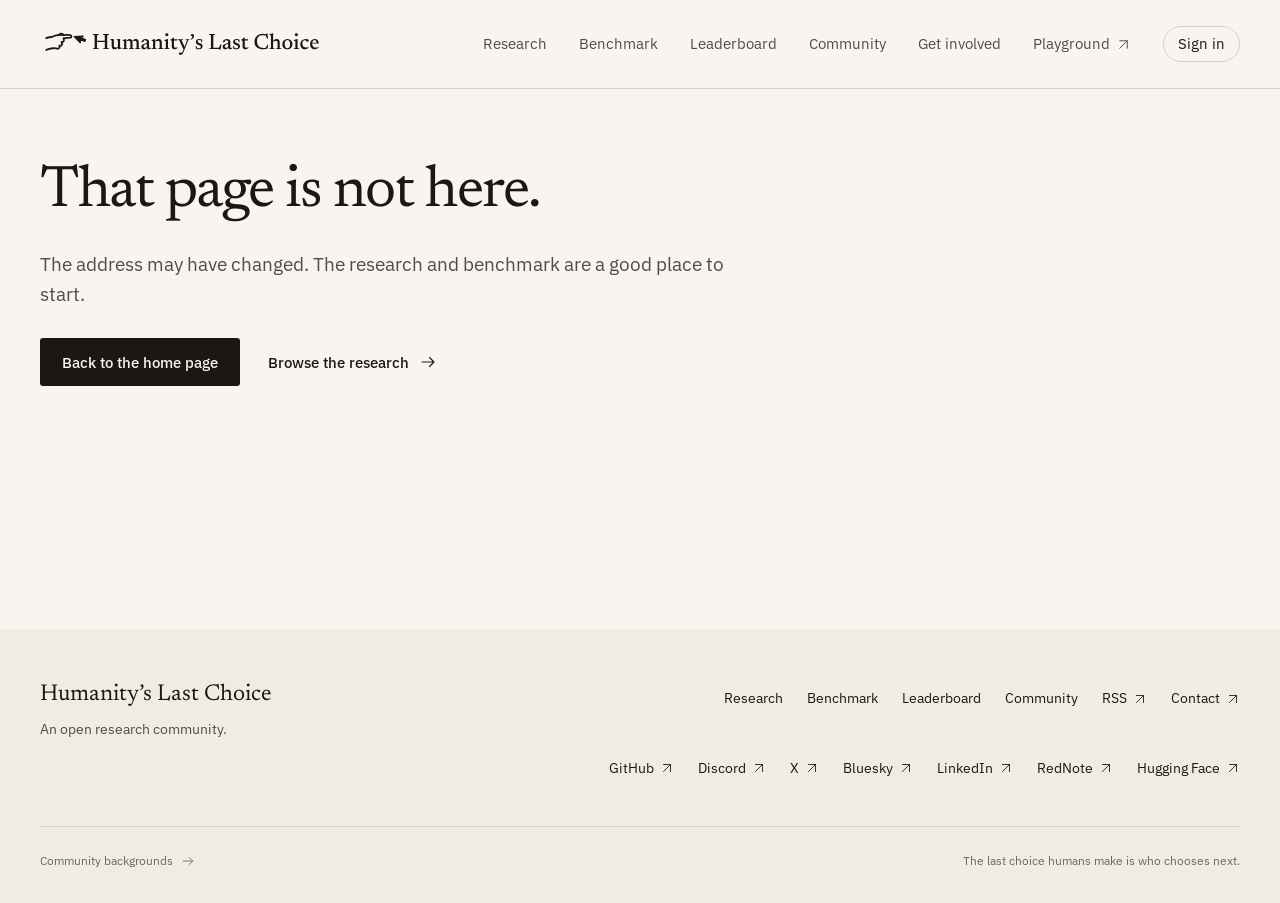
==== 404/index.html @ 54fbd26c "Publish website from 8f80f69e1b46c69355b075b1ed3c9911738dc648" ====
<!DOCTYPE html><html lang="en" data-scroll-behavior="smooth" class="serif_b58410c4-module__6Vnr7q__variable sans_6f601e19-module__SSV6Nq__variable mono_4d9d8687-module__dn-zma__variable"><head><meta charSet="utf-8"/><meta name="viewport" content="width=device-width, initial-scale=1"/><link rel="preload" as="image" href="/assets/lockup-horizontal.svg"/><link rel="stylesheet" href="/_next/static/chunks/2o817wxeerxtg.css" data-precedence="next"/><link rel="preload" as="script" fetchPriority="low" href="/_next/static/chunks/310vm2bl3xxpt.js"/><script src="/_next/static/chunks/19mx3mg6lkumu.js" async=""></script><script src="/_next/static/chunks/1mh6a-0e61pyc.js" async=""></script><script src="/_next/static/chunks/344n2zhqbh4pn.js" async=""></script><script src="/_next/static/chunks/turbopack-0td869ukh0v94.js" async=""></script><script src="/_next/static/chunks/3mrocfch5c6q5.js" async=""></script><meta name="robots" content="noindex"/><title>Humanity’s Last Choice</title><meta name="description" content="An open research community studying whether AI still chooses for the person when the options are written to win the model."/><link rel="alternate" type="application/rss+xml" href="https://humanitylastchoice.org/research/feed.xml"/><link rel="icon" href="/assets/favicon.svg" type="image/svg+xml"/><link rel="icon" href="/assets/favicon-32.png" sizes="32x32"/><link rel="apple-touch-icon" href="/assets/apple-touch-icon.png"/><meta name="next-size-adjust" content=""/><script src="/_next/static/chunks/0cz1d0mv5g_q7.js" noModule=""></script></head><body><div hidden=""><!--$--><!--/$--></div><a class="skip-link" href="#main">Skip to content</a><header class="site-header"><div class="shell header-inner"><a class="brand-link" aria-label="Humanity’s Last Choice home" href="/"><img src="/assets/lockup-horizontal.svg" width="284" height="40" alt="Humanity’s Last Choice"/></a><nav class="desktop-nav" aria-label="Main navigation"><a href="/research/">Research</a><a href="/benchmark/">Benchmark</a><a href="/leaderboard/">Leaderboard</a><a href="/about/">Community</a><a href="/about/#join">Get involved</a><a href="https://play.humanitylastchoice.org" class="nav-out">Playground<svg class="arrow-icon" aria-hidden="true" width="18" height="18" viewBox="0 0 24 24" fill="none" stroke="currentColor" stroke-width="1.5" stroke-linecap="round" stroke-linejoin="round"><path d="M6 18 18 6M6 6h12v12"></path></svg></a><a href="https://research.humanitylastchoice.org/login?next=/start" class="nav-account">Sign in</a></nav><details class="mobile-menu"><summary class="nav-toggle">Menu<span class="menu-symbol" aria-hidden="true"><span></span><span></span></span></summary><nav aria-label="Mobile navigation"><a href="/research/">Research</a><a href="/benchmark/">Benchmark</a><a href="/leaderboard/">Leaderboard</a><a href="/about/">Community</a><a href="/about/#join">Get involved</a><a href="https://play.humanitylastchoice.org" class="nav-out">Playground<svg class="arrow-icon" aria-hidden="true" width="18" height="18" viewBox="0 0 24 24" fill="none" stroke="currentColor" stroke-width="1.5" stroke-linecap="round" stroke-linejoin="round"><path d="M6 18 18 6M6 6h12v12"></path></svg></a><a href="https://research.humanitylastchoice.org/login?next=/start" class="nav-account">Sign in</a></nav></details></div></header><main id="main" tabindex="-1"><div class="shell not-found"><div class="page-intro"><h1>That page is not here.</h1><div class="intro-copy"><p>The address may have changed. The research and benchmark are a good place to start.</p></div><div class="actions"><a class="button" href="/">Back to the home page</a><a class="text-link " href="/research/">Browse the research<svg class="arrow-icon" aria-hidden="true" width="18" height="18" viewBox="0 0 24 24" fill="none" stroke="currentColor" stroke-width="1.5" stroke-linecap="round" stroke-linejoin="round"><path d="M4 12h16m-6-6 6 6-6 6"></path></svg></a></div></div></div><!--$--><!--/$--></main><footer class="site-footer"><div class="shell"><div class="footer-top"><div><a class="footer-name" href="/">Humanity’s Last Choice</a><p>An open research community.</p></div><nav class="footer-links" aria-label="Research resources"><a href="/research/">Research</a><a href="/benchmark/">Benchmark</a><a href="/leaderboard/">Leaderboard</a><a href="/about/">Community</a><a href="/research/feed.xml">RSS<svg class="arrow-icon" aria-hidden="true" width="18" height="18" viewBox="0 0 24 24" fill="none" stroke="currentColor" stroke-width="1.5" stroke-linecap="round" stroke-linejoin="round"><path d="M6 18 18 6M6 6h12v12"></path></svg></a><a href="mailto:info@humanitylastchoice.org">Contact<svg class="arrow-icon" aria-hidden="true" width="18" height="18" viewBox="0 0 24 24" fill="none" stroke="currentColor" stroke-width="1.5" stroke-linecap="round" stroke-linejoin="round"><path d="M6 18 18 6M6 6h12v12"></path></svg></a></nav></div><nav class="footer-links footer-social" aria-label="Community and social media"><a href="https://github.com/humanitylastchoice">GitHub<svg class="arrow-icon" aria-hidden="true" width="18" height="18" viewBox="0 0 24 24" fill="none" stroke="currentColor" stroke-width="1.5" stroke-linecap="round" stroke-linejoin="round"><path d="M6 18 18 6M6 6h12v12"></path></svg></a><a href="https://discord.gg/zqyCrYEyB7">Discord<svg class="arrow-icon" aria-hidden="true" width="18" height="18" viewBox="0 0 24 24" fill="none" stroke="currentColor" stroke-width="1.5" stroke-linecap="round" stroke-linejoin="round"><path d="M6 18 18 6M6 6h12v12"></path></svg></a><a href="https://x.com/humanlastchoice">X<svg class="arrow-icon" aria-hidden="true" width="18" height="18" viewBox="0 0 24 24" fill="none" stroke="currentColor" stroke-width="1.5" stroke-linecap="round" stroke-linejoin="round"><path d="M6 18 18 6M6 6h12v12"></path></svg></a><a href="https://bsky.app/profile/humanitylastchoice.org">Bluesky<svg class="arrow-icon" aria-hidden="true" width="18" height="18" viewBox="0 0 24 24" fill="none" stroke="currentColor" stroke-width="1.5" stroke-linecap="round" stroke-linejoin="round"><path d="M6 18 18 6M6 6h12v12"></path></svg></a><a href="https://www.linkedin.com/company/humanitylastchoice">LinkedIn<svg class="arrow-icon" aria-hidden="true" width="18" height="18" viewBox="0 0 24 24" fill="none" stroke="currentColor" stroke-width="1.5" stroke-linecap="round" stroke-linejoin="round"><path d="M6 18 18 6M6 6h12v12"></path></svg></a><a href="https://www.rednote.com/user/profile/6abbba460000000001005800">RedNote<svg class="arrow-icon" aria-hidden="true" width="18" height="18" viewBox="0 0 24 24" fill="none" stroke="currentColor" stroke-width="1.5" stroke-linecap="round" stroke-linejoin="round"><path d="M6 18 18 6M6 6h12v12"></path></svg></a><a href="https://huggingface.co/humanitylastchoice">Hugging Face<svg class="arrow-icon" aria-hidden="true" width="18" height="18" viewBox="0 0 24 24" fill="none" stroke="currentColor" stroke-width="1.5" stroke-linecap="round" stroke-linejoin="round"><path d="M6 18 18 6M6 6h12v12"></path></svg></a></nav><div class="footer-bottom"><a class="footer-affiliations" href="/about/#affiliations">Community backgrounds<svg class="arrow-icon" aria-hidden="true" width="18" height="18" viewBox="0 0 24 24" fill="none" stroke="currentColor" stroke-width="1.5" stroke-linecap="round" stroke-linejoin="round"><path d="M4 12h16m-6-6 6 6-6 6"></path></svg></a><p>The last choice humans make is who chooses next.</p></div></div></footer><script defer="" src="https://static.cloudflareinsights.com/beacon.min.js" data-cf-beacon="{&quot;token&quot;: &quot;44867cc43db2484f91216407a9e8c8e0&quot;}"></script><script src="/_next/static/chunks/310vm2bl3xxpt.js" id="_R_" async=""></script><script>(self.__next_f=self.__next_f||[]).push([0])</script><script>self.__next_f.push([1,"1:\"$Sreact.fragment\"\n2:I[48303,[\"/_next/static/chunks/3mrocfch5c6q5.js\"],\"SiteHeader\"]\n3:I[39756,[\"/_next/static/chunks/3mrocfch5c6q5.js\"],\"default\"]\n4:I[37457,[\"/_next/static/chunks/3mrocfch5c6q5.js\"],\"default\"]\n5:I[22016,[\"/_next/static/chunks/3mrocfch5c6q5.js\"],\"\"]\n10:I[68027,[\"/_next/static/chunks/3mrocfch5c6q5.js\"],\"default\",1]\n:HL[\"/_next/static/chunks/2o817wxeerxtg.css\",\"style\"]\ne:X\n0:{\"P\":null,\"c\":[\"\",\"_not-found\",\"\"],\"q\":\"\",\"i\":false,\"f\":[[[\"\",{\"children\":[\"/_not-found\",{\"children\":[\"__PAGE__\",{},\"$undefined\",\"$undefined\",4608]},\"$undefined\",\"$undefined\",4608]},\"$undefined\",\"$undefined\",4624],[[\"$\",\"$1\",\"c\",{\"children\":[[[\"$\",\"link\",\"0\",{\"rel\":\"stylesheet\",\"href\":\"/_next/static/chunks/2o817wxeerxtg.css\",\"precedence\":\"next\",\"crossOrigin\":\"$undefined\",\"nonce\":\"$undefined\"}],[\"$\",\"script\",\"script-0\",{\"src\":\"/_next/static/chunks/3mrocfch5c6q5.js\",\"async\":true,\"nonce\":\"$undefined\"}]],[\"$\",\"html\",null,{\"lang\":\"en\",\"data-scroll-behavior\":\"smooth\",\"className\":\"serif_b58410c4-module__6Vnr7q__variable sans_6f601e19-module__SSV6Nq__variable mono_4d9d8687-module__dn-zma__variable\",\"children\":[\"$\",\"body\",null,{\"children\":[[\"$\",\"a\",null,{\"className\":\"skip-link\",\"href\":\"#main\",\"children\":\"Skip to content\"}],[\"$\",\"$L2\",null,{}],[\"$\",\"main\",null,{\"id\":\"main\",\"tabIndex\":-1,\"children\":[\"$\",\"$L3\",null,{\"parallelRouterKey\":\"children\",\"error\":\"$undefined\",\"errorStyles\":\"$undefined\",\"errorScripts\":\"$undefined\",\"template\":[\"$\",\"$L4\",null,{}],\"templateStyles\":\"$undefined\",\"templateScripts\":\"$undefined\",\"notFound\":[[\"$\",\"div\",null,{\"className\":\"shell not-found\",\"children\":[\"$\",\"div\",null,{\"className\":\"page-intro\",\"children\":[[\"$\",\"h1\",null,{\"children\":\"That page is not here.\"}],[\"$\",\"div\",null,{\"className\":\"intro-copy\",\"children\":[\"$\",\"p\",null,{\"children\":\"The address may have changed. The research and benchmark are a good place to start.\"}]}],[\"$\",\"div\",null,{\"className\":\"actions\",\"children\":[[\"$\",\"$L5\",null,{\"className\":\"button\",\"href\":\"/\",\"children\":\"Back to the home page\"}],[\"$\",\"$L5\",null,{\"className\":\"text-link \",\"href\":\"/research/\",\"children\":[\"Browse the research\",[\"$\",\"svg\",null,{\"className\":\"arrow-icon\",\"aria-hidden\":\"true\",\"width\":\"18\",\"height\":\"18\",\"viewBox\":\"0 0 24 24\",\"fill\":\"none\",\"stroke\":\"currentColor\",\"strokeWidth\":\"1.5\",\"strokeLinecap\":\"round\",\"strokeLinejoin\":\"round\",\"children\":[\"$\",\"path\",null,{\"d\":\"M4 12h16m-6-6 6 6-6 6\"}]}]]}]]}]]}]}],[]],\"forbidden\":\"$undefined\",\"unauthorized\":\"$undefined\"}]}],[\"$\",\"footer\",null,{\"className\":\"site-footer\",\"children\":[\"$\",\"div\",null,{\"className\":\"shell\",\"children\":[[\"$\",\"div\",null,{\"className\":\"footer-top\",\"children\":[[\"$\",\"div\",null,{\"children\":[[\"$\",\"$L5\",null,{\"className\":\"footer-name\",\"href\":\"/\",\"children\":\"Humanity’s Last Choice\"}],[\"$\",\"p\",null,{\"children\":\"An open research community.\"}]]}],[\"$\",\"nav\",null,{\"className\":\"footer-links\",\"aria-label\":\"Research resources\",\"children\":[[\"$\",\"$L5\",null,{\"href\":\"/research/\",\"children\":\"Research\"}],[\"$\",\"$L5\",null,{\"href\":\"/benchmark/\",\"children\":\"Benchmark\"}],[\"$\",\"$L5\",null,{\"href\":\"/leaderboard/\",\"children\":\"Leaderboard\"}],[\"$\",\"$L5\",null,{\"href\":\"/about/\",\"children\":\"Community\"}],[\"$\",\"a\",null,{\"href\":\"/research/feed.xml\",\"children\":[\"RSS\",[\"$\",\"svg\",null,{\"className\":\"arrow-icon\",\"aria-hidden\":\"true\",\"width\":\"18\",\"height\":\"18\",\"viewBox\":\"0 0 24 24\",\"fill\":\"none\",\"stroke\":\"currentColor\",\"strokeWidth\":\"1.5\",\"strokeLinecap\":\"round\",\"strokeLinejoin\":\"round\",\"children\":[\"$\",\"path\",null,{\"d\":\"M6 18 18 6M6 6h12v12\"}]}]]}],[\"$\",\"a\",null,{\"href\":\"mailto:info@humanitylastchoice.org\",\"children\":[\"Contact\",[\"$\",\"svg\",null,{\"className\":\"arrow-icon\",\"aria-hidden\":\"true\",\"width\":\"18\",\"height\":\"18\",\"viewBox\":\"0 0 24 24\",\"fill\":\"none\",\"stroke\":\"currentColor\",\"strokeWidth\":\"1.5\",\"strokeLinecap\":\"round\",\"strokeLinejoin\":\"round\",\"children\":[\"$\",\"path\",null,{\"d\":\"M6 18 18 6M6 6h12v12\"}]}]]}]]}]]}],[\"$\",\"nav\",null,{\"className\":\"footer-links footer-social\",\"aria-label\":\"Community and social media\",\"children\":[[\"$\",\"a\",\"https://github.com/humanitylastchoice\",{\"href\":\"https://github.com/humanitylastchoice\",\"children\":[\"GitHub\",[\"$\",\"svg\",null,{\"className\":\"arrow-icon\",\"aria-hidden\":\"true\",\"width\":\"18\",\"height\":\"18\",\"viewBox\":\"0 0 24 24\",\"fill\":\"none\",\"stroke\":\"currentColor\",\"strokeWidth\":\"1.5\",\"strokeLinecap\":\"round\",\"strokeLinejoin\":\"round\",\"children\":[\"$\",\"path\",null,{\"d\":\"M6 18 18 6M6 6h12v12\"}]}]]}],[\"$\",\"a\",\"https://discord.gg/zqyCrYEyB7\",{\"href\":\"https://discord.gg/zqyCrYEyB7\",\"children\":[\"Discord\",[\"$\",\"svg\",null,{\"className\":\"arrow-icon\",\"aria-hidden\":\"true\",\"width\":\"18\",\"height\":\"18\",\"viewBox\":\"0 0 24 24\",\"fill\":\"none\",\"stroke\":\"currentColor\",\"strokeWidth\":\"1.5\",\"strokeLinecap\":\"round\",\"strokeLinejoin\":\"round\",\"children\":[\"$\",\"path\",null,{\"d\":\"M6 18 18 6M6 6h12v12\"}]}]]}],[\"$\",\"a\",\"https://x.com/humanlastchoice\",{\"href\":\"https://x.com/humanlastchoice\",\"children\":[\"X\",[\"$\",\"svg\",null,{\"className\":\"arrow-icon\",\"aria-hidden\":\"true\",\"width\":\"18\",\"height\":\"18\",\"viewBox\":\"0 0 24 24\",\"fill\":\"none\",\"stroke\":\"currentColor\",\"strokeWidth\":\"1.5\",\"strokeLinecap\":\"round\",\"strokeLinejoin\":\"round\",\"children\":[\"$\",\"path\",null,{\"d\":\"M6 18 18 6M6 6h12v12\"}]}]]}],[\"$\",\"a\",\"https://bsky.app/profile/humanitylastchoice.org\",{\"href\":\"https://bsky.app/profile/humanitylastchoice.org\",\"children\":[\"Bluesky\",[\"$\",\"svg\",null,{\"className\":\"arrow-icon\",\"aria-hidden\":\"true\",\"width\":\"18\",\"height\":\"18\",\"viewBox\":\"0 0 24 24\",\"fill\":\"none\",\"stroke\":\"currentColor\",\"strokeWidth\":\"1.5\",\"strokeLinecap\":\"round\",\"strokeLinejoin\":\"round\",\"children\":\"$L6\"}]]}],\"$L7\",\"$L8\",\"$L9\"]}],\"$La\"]}]}],\"$Lb\"]}]}]]}],{\"children\":[\"$Lc\",{\"children\":[\"$Ld\",{},null,false,null]},null,false,\"$e\"]},null,false,null],\"$Lf\",false]],\"m\":\"$undefined\",\"G\":[\"$10\",[\"$L11\"]],\"S\":true,\"h\":null,\"r\":\"$undefined\",\"s\":\"$undefined\",\"a\":\"$undefined\",\"l\":\"$undefined\",\"p\":\"$undefined\",\"d\":\"$undefined\",\"b\":\"HWDWsoD9Eco6__IGM9n78\"}\n12:I[97367,[\"/_next/static/chunks/3mrocfch5c6q5.js\"],\"OutletBoundary\"]\n13:\"$Sreact.suspense\"\n15:I[97367,[\"/_next/static/chunks/3mrocfch5c6q5.js\"],\"ViewportBoundary\"]\n17:I[97367,[\"/_next/static/chunks/3mrocfch5c6q5.js\"],\"MetadataBoundary\"]\n6:[\"$\",\"path\",null,{\"d\":\"M6 18 18 6M6 6h12v12\"}]\n7:[\"$\",\"a\",\"https://www.linkedin.com/company/humanitylastchoice\",{\"href\":\"https://www.linkedin.com/company/humanitylastchoice\",\"children\":[\"LinkedIn\",[\"$\",\"svg\",null,{\"className\":\"arrow-icon\",\"aria-hidden\":\"true\",\"width\":\"18\",\"height\":\"18\",\"viewBox\":\"0 0 24 24\",\"fill\":\"none\",\"stroke\":\"currentColor\",\"strokeWidth\":\"1.5\",\"strokeLinecap\":\"round\",\"strokeLinejoin\":\"round\",\"children\":[\"$\",\"path\",null,{\"d\":\"M6 18 18 6M6 6h12v12\"}]}]]}]\n8:[\"$\",\"a\",\"https://www.rednote.com/user/profile/6abbba460000000001005800\",{\"href\":\"https://www.rednote.com/user/profile/6abbba460000000001005800\",\"children\":[\"RedNote\",[\"$\",\"svg\",null,{\"className\":\"arrow-icon\",\"aria-hidden\":\"true\",\"width\":\"18\",\"height\":\"18\",\"viewBox\":\"0 0 24 24\",\"fill\":\"none\",\"stroke\":\"currentColor\",\"strokeWidth\":\"1.5\",\"strokeLinecap\":\"round\",\"strokeLinejoin\":\"round\",\"children\":[\"$\",\"path\",null,{\"d\":\"M6 18 18 6M6 6h12v12\"}]}]]}]\n9:[\"$\",\"a\",\"https://huggingface.co/humanitylastchoice\",{\"href\":\"https://huggingface.co/humanitylastchoice\",\"children\":[\"Hugging Face\",[\"$\",\"svg\",null,{\"className\":\"arrow-icon\",\"aria-hidden\":\"true\",\"width\":\"18\",\"height\":\"18\",\"viewBox\":\"0 0 24 24\",\"fill\":\"none\",\"stroke\":\"currentColor\",\"strokeWidth\":\"1.5\",\"strokeLinecap\":\"round\",\"strokeLinejoin\":\"round\",\"children\":[\"$\",\"path\",null,{\"d\":\"M6 18 18 6M6 6h12v12\"}]}]]}]\na:[\"$\",\"div\",null,{\"className\":\"footer-bottom\",\"children\":[[\"$\",\"$L5\",null,{\"className\":\"footer-affiliations\",\"href\":\"/about/#affiliations\",\"children\":[\"Community backgrounds\",[\"$\",\"svg\",null,{\"className\":\"arrow-icon\",\"aria-hidden\":\"true\",\"width\":\"18\",\"height\":\"18\",\"viewBox\":\"0 0 24 24\",\"fill\":\"none\",\"stroke\":\"currentColor\",\"strokeWidth\":\"1.5\",\"strokeLinecap\":\"round\",\"strokeLinejoin\":\"round\",\"children\":[\"$\",\"path\",null,{\"d\":\"M4 12h16m-6-6 6 6-6 6\"}]}]]}],[\"$\",\"p\",null,{\"children\":\"The last choice humans make is who chooses next.\"}]]}]\nb:[\"$\",\"script\",null,{\"defer\":true,\"src\":\"https://static.cloudflareinsights.com/beacon.min.js\",\"data-cf-beacon\":\"{\\\"token\\\": \\\"44867cc43db2484f91216407a9e8c8e0\\\"}\"}]\nc:[\"$\",\"$1\",\"c\",{\"children\":[null,[\"$\",\"$L3\",null,{\"parallelRouterKey\":\"children\",\"error\":\"$undefined\",\"errorStyles\":\"$undefined\",\"errorScripts\":\"$undefined\",\"template\":[\"$\",\"$L4\",null,{}],\"templateStyles\":\"$undefined\",\"templateScripts\":\"$undefined\",\"notFound\":\"$undefined\",\"forbidden\":\"$undefined\",\"unauthorized\":\"$undefined\"}]]}]\nd:[\"$\",\"$1\",\"c\",{\"children\":[[\"$\",\"div\",null,{\"className\":\"shell not-found\",\"children\":[\"$\",\"div\",null,{\"className\":\"page-intro\",\"children\":[[\"$\",\"h1\",null,{\"children\":\"That page is not here.\"}],[\"$\",\"div\",null,{\"className\":\"intro-copy\",\"children\":[\"$\",\"p\",null,{\"children\":\"The address may have changed. The research and benchmark are a good place to start.\"}]}],[\"$\",\"div\",null,{\"className\":\"actions\",\"children\":[[\"$\",\"$L5\",null,{\"className\":\"button\",\"href\":\"/\",\"children\":\"Back to the home page\"}],[\"$\",\"$L5\",null,{\"className\":\"text-link \",\"href\":\"/research/\",\"children\":[\"Browse the research\",[\"$\",\"svg\",null,{\"className\":\"arrow-icon\",\"aria-hidden\":\"true\",\"width\":\"18\",\"height\":\"18\",\"viewBox\":\"0 0 24 24\",\"fill\":\"none\",\"stroke\":\"currentColor\",\"strokeWidth\":\"1.5\",\"strokeLinecap\":\"round\",\"strokeLinejoin\":\"round\",\"children\":[\"$\",\"path\",null,{\"d\":\"M4 12h16m-6-6 6 6-6 6\"}]}]]}]]}]]}]}],null,[\"$\",\"$L12\",null,{\"children\":[\"$\",\"$13\",null,{\"name\":\"Next.MetadataOutlet\",\"children\":\"$@14\"}]}]]}]\nf:[\"$\",\"$1\",\"h\",{\"children\":[[\"$\",\"meta\",null,{\"name\":\"robots\",\"content\":\"noindex\"}],[\"$\",\"$L15\",null,{\"children\":\"$L16\"}],[\"$\",\"div\",null,{\"hidden\":true,\"children\":[\"$\",\"$L17\",null,{\"children\":[\"$\",\"$13\",null,{\"name\":\"Next.Metadata\",\"children\":\"$L18\"}]}]}],[\"$\",\"meta\",null,{\"name\":\"next-size-adjust\",\"content\":\"\"}]]}]\n11:[\"$\",\"link\",\"0\",{\"rel\":\"stylesheet\",\"href\":\"/_next/static/chunks/2o817wxeerxtg.css\",\"precedence\":\"next\",\"crossOrigin\":\"$undefined\",\"nonce\":\"$undefined\"}]\ne:C\n16:[[\"$\",\"meta\",\"0\",{\"charSet\":\"utf-8\"}],[\"$\",\"meta\",\"1\",{\"name\":\"viewport\",\"content\":\"width=device-width, initial-scale=1\"}]]\n19:I[27201,[\"/_next/static/chunks/3mrocfch5c6q5.js\"],\"IconMark\"]\n14:null\n18:[[\"$\",\"title\",\"0\",{\"children\":\"Humanity’s Last Choice\"}],[\"$\",\"meta\",\"1\",{\"name\":\"description\",\"content\":\"An open research community studying whether AI still chooses for the person when the options are written to win the model.\"}],[\"$\",\"link\",\"2\",{\"rel\":\"alternate\",\"type\":\"application/rss+xml\",\"href\":\"https://humanitylastchoice.org/research/feed.xml\"}],[\"$\",\"link\",\"3\",{\"rel\":\"icon\",\"href\":\"/assets/favicon.svg\",\"type\":\"image/svg+xml\"}],[\"$\",\"link\",\"4\",{\"rel\":\"icon\",\"href\":\"/assets/favicon-32.png\",\"sizes\":\"32x32\"}],[\"$\",\"link\",\"5\",{\"rel\":\"apple-touch-icon\",\"href\":\"/assets/apple-touch-icon.png\"}],[\"$\",\"$L19\",\"6\",{}]]\n"])</script></body></html>
---- _next/static/chunks/2o817wxeerxtg.css ----
@font-face{font-family:"serif";src:url(../media/Newsreader_Regular-s.p.0mwguljaragy8.ttf)format("truetype");font-display:swap;font-weight:400;font-style:normal}@font-face{font-family:"serif";src:url(../media/Newsreader_Italic-s.p.0kn8c7cp4y9ms.ttf)format("truetype");font-display:swap;font-weight:400;font-style:italic}@font-face{font-family:serif Fallback;src:local(Arial);ascent-override:76.71%;descent-override:27.66%;line-gap-override:0.0%;size-adjust:95.82%}.serif_b58410c4-module__6Vnr7q__className{font-family:"serif",serif Fallback}.serif_b58410c4-module__6Vnr7q__variable{--font-serif:"serif", "serif Fallback"}
@font-face{font-family:sans;src:url(../media/PlexSans_Regular-s.p.263d7ogqy83uo.ttf)format("truetype");font-display:swap;font-weight:400;font-style:normal}@font-face{font-family:sans;src:url(../media/PlexSans_Medium-s.p.0lefmzus2tetz.ttf)format("truetype");font-display:swap;font-weight:500;font-style:normal}@font-face{font-family:sans Fallback;src:local(Arial);ascent-override:101.35%;descent-override:27.19%;line-gap-override:0.0%;size-adjust:101.13%}.sans_6f601e19-module__SSV6Nq__className{font-family:sans,sans Fallback}.sans_6f601e19-module__SSV6Nq__variable{--font-sans:"sans", "sans Fallback"}
@font-face{font-family:mono;src:url(../media/PlexMono_Regular-s.0kpq1r-r18oqh.ttf)format("truetype");font-display:swap}@font-face{font-family:mono Fallback;src:local(Arial);ascent-override:77.95%;descent-override:20.91%;line-gap-override:0.0%;size-adjust:131.49%}.mono_4d9d8687-module__dn-zma__className{font-family:mono,mono Fallback}.mono_4d9d8687-module__dn-zma__variable{--font-mono:"mono", "mono Fallback"}
:root{--lightningcss-light:initial;--lightningcss-dark: ;color-scheme:light;--paper:#f8f5f0;--paper-raised:#f0ece4;--paper-deep:#e7e2d9;--ink:#1d1713;--secondary:#534b45;--muted:#6d665f;--accent:#a83630;--accent-soft:#eeded9;--line:#d5d0c8;--control-border:#a69d92;--menu-shadow:#1d171314;--control-radius:3px;--site-width:1200px;--gutter:40px}
*{box-sizing:border-box}html{scroll-behavior:smooth;background:var(--paper);color:var(--ink);scrollbar-color:var(--muted) var(--paper);scroll-padding-top:6rem;font-size:17px}body{font-family:var(--font-sans), sans-serif;-webkit-font-smoothing:antialiased;margin:0;line-height:1.6}::selection{background:var(--accent-soft);color:var(--ink)}a{color:inherit;text-underline-offset:.22em;text-decoration-thickness:1px}a,button,summary{-webkit-tap-highlight-color:transparent}a:hover{color:var(--accent)}button,select,input{font:inherit;color:inherit}button,summary,select{cursor:pointer}button{border:0}button,a,summary{touch-action:manipulation}button:disabled{cursor:not-allowed;opacity:.5}:focus-visible{outline:2px solid var(--accent);outline-offset:5px}main:focus{outline:none}img,video{max-width:100%;height:auto;display:block}svg{flex-shrink:0}figure,blockquote{margin:0}p{margin:0 0 1em}p:last-child{margin-bottom:0}h1,h2,h3,h4{text-wrap:balance;margin:0;font-weight:400}h1,h2,h3{font-family:var(--font-serif), Georgia, serif}h1{letter-spacing:-.025em;max-width:18ch;font-size:clamp(2.65rem,4.6vw,4rem);line-height:1.08}h2{letter-spacing:-.018em;font-size:clamp(2rem,3vw,2.65rem);line-height:1.13}h3{letter-spacing:-.01em;font-size:1.6rem;line-height:1.2}strong,b{font-weight:500}em{font-style:italic}[hidden]{display:none!important}.shell{width:min(calc(100% - var(--gutter) * 2), var(--site-width));margin-inline:auto}.sr-only{clip:rect(0, 0, 0, 0);white-space:nowrap;border:0;width:1px;height:1px;margin:-1px;padding:0;position:absolute;overflow:hidden}.skip-link{z-index:100;background:var(--ink);color:var(--paper);padding:12px 20px;position:fixed;top:-100px;left:20px}.skip-link:focus{top:12px}.site-header{z-index:20;border-bottom:1px solid var(--line);position:relative}.header-inner{justify-content:space-between;align-items:center;gap:32px;min-height:88px;display:flex}.brand-link{align-items:center;min-height:44px;display:flex}.brand-link img{width:284px;height:auto}.desktop-nav{align-items:center;gap:32px;display:flex}.desktop-nav a{min-height:44px;color:var(--secondary);align-items:center;font-size:.88rem;text-decoration:none;display:flex;position:relative}.desktop-nav a:hover,.desktop-nav a[aria-current=page]{color:var(--accent)}.nav-out{gap:6px}.nav-out .arrow-icon{width:15px;height:15px}.desktop-nav a.nav-account{border:1px solid var(--line);min-height:36px;color:var(--ink);border-radius:999px;padding:0 14px}.desktop-nav a.nav-account:hover{border-color:var(--accent);color:var(--accent)}.desktop-nav a{white-space:nowrap}@media (max-width:1150px){.desktop-nav{gap:22px}}.desktop-nav a[aria-current=page]:after{content:"";background:currentColor;height:1px;position:absolute;bottom:3px;left:0;right:0}.mobile-menu{display:none}.nav-toggle{justify-content:center;align-items:center;gap:12px;min-width:64px;min-height:48px;font-size:.8rem;list-style:none;display:flex}.menu-symbol{flex-direction:column;gap:5px;width:16px;display:flex}.menu-symbol span{background:currentColor;height:1px}.mobile-menu[open] .menu-symbol span:first-child{transform:translateY(3px)rotate(45deg)}.mobile-menu[open] .menu-symbol span:last-child{transform:translateY(-3px)rotate(-45deg)}.mobile-menu nav{background:var(--paper);padding:12px var(--gutter) 24px;border-bottom:1px solid var(--line);box-shadow:0 12px 24px var(--menu-shadow);position:absolute;top:100%;left:0;right:0}.mobile-menu nav a{border-bottom:1px solid var(--line);padding:14px 0;font-size:1rem;text-decoration:none;display:block}.mobile-menu nav a[aria-current=page]{color:var(--accent)}.mobile-menu nav a.nav-out{align-items:center;display:flex}.button{background:var(--ink);min-height:48px;color:var(--paper);border-radius:var(--control-radius);justify-content:center;align-items:center;gap:20px;padding:12px 22px;font-size:.9rem;font-weight:500;text-decoration:none;transition:background-color .18s;display:inline-flex}.button:hover{background:var(--accent);color:var(--paper)}.text-link{align-items:center;gap:10px;min-height:44px;font-size:.9rem;font-weight:500;text-decoration:none;display:inline-flex}.text-link:hover{text-decoration:underline}.arrow-icon{width:18px;height:18px}.actions{flex-wrap:wrap;align-items:center;gap:12px 28px;display:flex}.home-hero{grid-template-columns:1.08fr 1fr;align-items:center;gap:64px;padding-block:88px 72px;display:grid}.home-hero h1{max-width:13.5ch;font-size:clamp(3.2rem,5.4vw,4.9rem);line-height:1.02}.home-hero em{color:var(--accent)}.hero-copy>p{max-width:40ch;color:var(--secondary);margin:28px 0 26px;font-size:1.08rem;line-height:1.6}.film-frame{background:var(--paper-deep);aspect-ratio:16/9;position:relative;overflow:hidden}.film-frame>img,.film-frame>video{object-fit:cover;width:100%;height:100%}.film-frame>img,.teaser-video{position:absolute;inset:0}.teaser-play{border-radius:var(--control-radius);background:var(--ink);min-height:48px;color:var(--paper);align-items:center;gap:10px;padding:10px 14px;font-size:.82rem;display:flex;position:absolute;top:50%;left:50%;transform:translate(-50%,-50%)}.teaser-play:hover{background:var(--accent);color:var(--paper)}.film-caption{flex-wrap:wrap;align-items:baseline;gap:8px 16px;display:flex}.film-caption>span{color:var(--muted);font-variant-numeric:tabular-nums;font-size:.75rem}.film>figcaption{color:var(--secondary);grid-template-columns:minmax(0,1fr) auto;align-items:baseline;gap:12px;padding-top:12px;font-size:.78rem;display:grid}.film-credits{text-align:right}.film-credits summary{min-height:44px;color:var(--muted);align-items:center;display:inline-flex}.film-credits[open]{text-align:left;grid-column:1/-1}.film-credits>div{padding-top:12px;font-size:.8rem;line-height:1.6}.film-error{margin-top:16px;font-size:.88rem}.section{padding-top:76px}.section-heading{justify-content:space-between;align-items:baseline;gap:24px;margin-bottom:32px;display:flex}.section-heading>div{max-width:790px}.section-heading>.text-link{flex-shrink:0}.section-description{max-width:65ch;color:var(--secondary);margin-top:16px}.case-request h3{font:500 .85rem/1.4 var(--font-sans), sans-serif;margin-bottom:18px}.table-scroll{overscroll-behavior-x:contain;scrollbar-width:thin;max-width:100%;overflow-x:auto}table{border-collapse:collapse;text-align:left;width:100%;font-size:.85rem}caption{caption-side:bottom;text-align:left;color:var(--muted);padding-top:14px;font-size:.75rem;line-height:1.5}th,td{border-bottom:1px solid var(--line);vertical-align:top;padding:17px 20px}th:first-child,td:first-child{padding-left:0}th:last-child,td:last-child{padding-right:0}thead{border-top:1px solid var(--ink)}thead th{color:var(--secondary);font-size:.78rem;font-weight:400}tbody th{min-width:170px;font-weight:500}.numeric{text-align:right;font-variant-numeric:tabular-nums;font-family:var(--font-mono), monospace;white-space:nowrap}.shaped{color:var(--accent)}.research-row{border-top:1px solid var(--line);grid-template-columns:320px minmax(0,1fr);align-items:center;gap:40px;padding:32px 0;display:grid}.paper-list:not(.is-compact) .paper-entry{border-top:1px solid var(--line);grid-template-columns:260px minmax(0,1fr);align-items:start;gap:40px;padding-block:32px;display:grid}.paper-list:not(.is-compact) .paper-entry h3{max-width:48ch;font-size:clamp(1.7rem,2.5vw,2rem);line-height:1.16}.paper-summary{max-width:65ch;color:var(--secondary);margin-top:14px}.paper-heading h3 a{text-decoration:none}.paper-heading h3 a:hover{text-decoration:underline}.paper-venue{color:var(--secondary);font-size:.8rem}.paper-status{color:var(--secondary);margin-top:14px;font-size:.9rem}.paper-entry .actions{margin-top:14px}.paper-media-link{text-decoration:none}.paper-watch-caption{background:var(--ink);min-height:44px;color:var(--paper);justify-content:space-between;align-items:center;gap:12px;padding:10px 14px;font-size:.78rem;display:flex}.paper-watch-caption>span:first-child{align-items:center;gap:8px;display:flex}.paper-media-link:hover .paper-watch-caption{background:var(--accent)}.paper-film-panel{grid-column:1/-1;width:100%;max-width:960px;margin-inline:auto}.paper-film-panel[hidden]{display:none}.paper-film-toolbar{justify-content:space-between;align-items:center;gap:24px;margin-bottom:12px;font-size:.88rem;display:flex}.paper-film-toolbar button{background:0 0;align-items:center;gap:10px;min-height:44px;padding:0 4px;display:inline-flex}.paper-film-toolbar button:hover{color:var(--accent)}.hero-watch{text-decoration:none}.hero-watch:hover{background:var(--accent)}.hero-film{margin-bottom:56px}.benchmark-hero{grid-template-columns:minmax(0,1fr) minmax(0,1.05fr);align-items:center;gap:48px;padding-block:72px 56px;display:grid}.benchmark-hero .page-intro{padding:0}.benchmark-hero h1{font-size:clamp(2.65rem,3.7vw,3.35rem)}.benchmark-hero .intro-copy{font-size:1rem}.benchmark-domains .domain-list{border-bottom:1px solid var(--line);grid-template-columns:repeat(2,minmax(0,1fr));align-items:start;column-gap:40px;display:grid}.benchmark-domains .domain{border-top:1px solid var(--line);border-bottom:0;margin:0}.blog-list{border-top:1px solid var(--line);grid-template-columns:repeat(2,minmax(0,1fr));gap:0 40px;display:grid}.blog-entry{grid-template-rows:subgrid;grid-row:span 4;row-gap:0;padding-block:32px 16px;display:grid}.blog-entry>.research-image{grid-row:1}.blog-entry h3{grid-row:2;align-self:start;margin-top:24px;font-size:1.85rem}.blog-entry h3 a{justify-content:space-between;align-items:baseline;gap:20px;text-decoration:none;display:flex}.blog-entry h3 a:hover{text-decoration:underline}.blog-entry>p{color:var(--secondary);grid-row:3;max-width:62ch;margin-block:16px;font-size:.94rem}.blog-entry>.post-meta{grid-row:4;align-self:start}.paper-list:not(.is-compact) .paper-entry.without-figure,.paper-list.is-compact .paper-entry.without-figure{grid-template-columns:1fr}.research-row:last-child{border-bottom:1px solid var(--line)}.research-image{background:var(--paper-raised);display:block;overflow:hidden}.research-image img{width:100%;height:auto}.research-description h3 a{text-decoration:none}.research-description h3 svg{margin-left:12px;display:inline-block}.research-description h3{max-width:27ch;font-size:1.95rem;line-height:1.16}.research-description>p{max-width:65ch;color:var(--secondary);margin:14px 0 18px;font-size:.94rem}.post-meta{color:var(--muted);flex-wrap:wrap;gap:6px 18px;font-size:.75rem;display:flex}.is-compact .research-row{grid-template-columns:200px minmax(0,1fr);gap:32px;padding-block:25px}.is-compact .research-description h3{max-width:none;font-size:1.65rem}.is-compact .research-description>p{margin:9px 0 12px;font-size:.88rem}.research-hub .page-intro{grid-template-columns:1fr 1.05fr;align-items:start;gap:48px;padding-bottom:56px;display:grid}.research-hub .intro-copy{max-width:46ch;margin-top:0}.archive-heading{justify-content:space-between;align-items:center;gap:32px;margin-bottom:32px;display:flex}.archive-heading h2{scroll-margin-top:32px}.archive-heading p{max-width:48ch;color:var(--secondary);margin-top:16px;font-size:.95rem}.research-search{flex-shrink:0;width:min(100%,300px);position:relative}.research-search svg{pointer-events:none;color:var(--secondary);position:absolute;top:50%;left:14px;transform:translateY(-50%)}.research-search input{border:1px solid var(--control-border);border-radius:var(--control-radius);background:0 0;width:100%;min-height:48px;padding:10px 14px 10px 42px;font-size:.88rem}.research-search input::placeholder{color:var(--muted);opacity:1}.archive-controls{color:var(--secondary);justify-content:space-between;align-items:center;gap:16px;margin-bottom:24px;font-size:.85rem;display:flex}.research-empty{border-block:1px solid var(--line);padding-block:40px}.research-empty p{color:var(--secondary);margin-top:14px}.research-empty button{background:0 0;padding:0}.scope-note{grid-template-columns:1fr 1fr;gap:64px;padding-top:76px;display:grid}.scope-note p{color:var(--secondary)}.game-note{align-items:center}.game-note h3{margin-top:18px}.game-note p{max-width:44ch;margin:12px 0 26px;font-size:1.08rem}.game-figure{margin:0}.game-figure img{outline:1px solid var(--line);width:100%;height:auto;display:block}.community-purpose{border-top:1px solid var(--line);padding-top:48px}.community-purpose p{margin-bottom:20px;font-size:1.08rem}.participate{border-top:1px solid var(--ink);justify-content:space-between;align-items:center;gap:32px;margin-top:80px;padding:44px 0 64px;display:flex}.participate h2{font-size:2.15rem}.participate p{color:var(--secondary);margin-top:12px}.participate>a{flex-shrink:0}.site-footer{background:var(--paper-raised);padding-block:48px 32px}.footer-top,.footer-bottom{justify-content:space-between;align-items:flex-start;gap:30px;display:flex}.footer-name{font-family:var(--font-serif), Georgia, serif;font-size:1.35rem;text-decoration:none}.footer-top p{color:var(--secondary);margin-top:5px;font-size:.8rem}.footer-links{flex-wrap:wrap;gap:24px;display:flex}.footer-links a{align-items:center;gap:6px;min-height:44px;font-size:.8rem;text-decoration:none;display:flex}.footer-social{justify-content:flex-end;margin-top:6px}.footer-links svg{width:14px;height:14px}.footer-bottom{border-top:1px solid var(--line);color:var(--muted);margin-top:36px;padding-top:24px;font-size:.7rem}.footer-affiliations{align-items:center;gap:8px;text-decoration:none;display:inline-flex}.footer-affiliations:hover{text-decoration:underline}.footer-affiliations svg{width:14px;height:14px}.affiliations{border-top:1px solid var(--line);grid-template-columns:180px minmax(0,1fr);align-items:center;gap:48px;padding-block:28px;display:grid}.affiliations>h2{font-family:var(--font-sans), sans-serif;letter-spacing:normal;color:var(--secondary);max-width:16ch;font-size:.95rem;font-weight:400;line-height:1.5}.affiliation-marks{grid-template-columns:repeat(5,minmax(0,1fr));align-items:center;gap:24px;margin:0;padding:0;list-style:none;display:grid}.affiliation-marks[data-count="4"]{grid-template-columns:repeat(4,minmax(0,1fr))}.affiliation-marks a{outline-offset:8px;flex-direction:column;justify-content:center;align-items:center;gap:12px;min-height:108px;text-decoration:none;display:flex}.affiliation-marks img{width:var(--logo-width);max-width:100%;height:auto}.affiliation-caption{color:var(--secondary);font-size:.85rem;line-height:1}.page-intro{padding-block:72px 44px}.page-intro>h1{max-width:21ch}.results-page .page-intro>h1{max-width:none}.intro-copy{max-width:66ch;color:var(--secondary);margin-top:24px;font-size:1.12rem}.page-intro .actions{margin-top:28px}.first-section{padding-top:24px}.case-tabs{scrollbar-width:thin;border-bottom:1px solid var(--line);gap:24px;padding-bottom:1px;display:flex;overflow-x:auto}.case-tabs button{min-height:48px;color:var(--secondary);background:0 0;border-bottom:2px solid #0000;flex:none;padding:12px 0 14px;font-size:.85rem}.case-tabs button[aria-selected=true]{color:var(--accent);border-color:var(--accent)}.case-tabs button:hover{color:var(--accent)}.case-tabs button:focus-visible{outline-offset:-2px}.case-panel{padding-top:32px}.case-columns{grid-template-columns:.95fr 1.15fr;gap:48px;display:grid}.case-request{padding:14px 0}.case-request blockquote{font-family:var(--font-serif), Georgia, serif;font-size:1.6rem;line-height:1.4}.case-request p{color:var(--muted);margin-top:20px;font-size:.8rem}.case-source{background:var(--paper-raised);padding:26px}.source-heading{justify-content:space-between;align-items:center;gap:16px;margin-bottom:28px;display:flex}.source-heading h3{font-size:1.4rem}.source-controls{border:1px solid var(--control-border);border-radius:var(--control-radius);flex-shrink:0;padding:3px;display:flex}.source-controls button{background:0 0;border-radius:2px;min-height:44px;padding:8px 14px;font-size:.8rem}.source-controls button[aria-pressed=true]{background:var(--ink);color:var(--paper)}.condition-shaped .source-controls button[aria-pressed=true]{background:var(--accent)}.source-title{color:var(--muted);margin-bottom:12px;font-size:.76rem;line-height:1.5}.source-text blockquote{font-family:var(--font-serif), Georgia, serif;font-size:1.6rem;line-height:1.35}mark{color:inherit;text-decoration:underline;-webkit-text-decoration-color:var(--control-border);text-decoration-color:var(--control-border);text-underline-offset:.17em;background:0 0;text-decoration-thickness:1px}.condition-shaped mark{color:var(--accent);-webkit-text-decoration-color:var(--accent);text-decoration-color:var(--accent)}.source-explanation{color:var(--secondary);margin-top:18px;font-size:.8rem}.case-reference{border-top:1px solid var(--line);justify-content:space-between;align-items:center;gap:20px;margin-top:26px;padding-top:18px;font-size:.8rem;display:flex}.case-reference div{gap:6px;display:grid}.case-reference div>span{color:var(--secondary);font-size:.73rem}.not-met{color:var(--accent);font-weight:500}.case-reference>span{white-space:nowrap}.case-foot{color:var(--muted);flex-wrap:wrap;justify-content:space-between;gap:8px 20px;margin:22px 0;font-size:.73rem;display:flex}.disclosure{border-bottom:1px solid var(--line)}.disclosure:first-of-type{border-top:1px solid var(--line)}.disclosure>summary{justify-content:space-between;align-items:center;gap:24px;min-height:64px;padding:18px 0;font-size:.96rem;list-style:none;display:flex}summary::-webkit-details-marker{display:none}.disclosure>summary:after{content:"";border-bottom:1px solid;border-right:1px solid;flex-shrink:0;width:8px;height:8px;margin:-4px 4px 0;display:block;transform:rotate(45deg)}.disclosure[open]>summary:after{margin-top:4px;transform:rotate(225deg)}.disclosure>summary:hover{color:var(--accent)}.disclosure>p,.disclosure>ul{color:var(--secondary);max-width:75ch;padding-bottom:20px;font-size:.9rem}.disclosure>.table-scroll{margin-bottom:28px}.disclosure table{min-width:680px}.protocol-copy{grid-template-columns:1fr 1fr;gap:64px;margin:28px 0 36px;display:grid}.protocol-copy h3{margin-bottom:14px}.protocol-copy p{color:var(--secondary);font-size:.95rem}.definition-list{margin:22px 0 0}.definition-list>div{border-top:1px solid var(--line);grid-template-columns:1fr 1.35fr;gap:36px;padding:24px 0;display:grid}.definition-list dt{font-family:var(--font-serif), Georgia, serif;font-size:1.4rem;line-height:1.25}.definition-list dt span{font:.75rem/1.5 var(--font-sans), sans-serif;color:var(--muted);margin-top:8px;display:block}.definition-list dd{color:var(--secondary);margin:0;font-size:.9rem}.benchmark-film{grid-template-columns:.8fr 1.2fr;align-items:center;gap:64px;display:grid}.benchmark-film>div p{color:var(--secondary);margin-top:18px}.domain-list{margin-bottom:32px}.domain{margin-left:20px}.domain>summary{font-family:var(--font-serif), Georgia, serif;gap:16px;font-size:1.3rem}.domain-summary{font-family:var(--font-sans), sans-serif;color:var(--muted);margin-left:auto;font-size:.75rem}.domain ul{max-width:none;margin:0;padding:0 0 16px;list-style:none}.domain li{justify-content:space-between;align-items:baseline;gap:24px;padding:7px 0;font-size:.85rem;display:flex}.domain-status{color:var(--muted);font-size:.72rem}.status-released{color:var(--accent)}.results-toolbar{justify-content:space-between;align-items:flex-end;gap:24px;display:flex}.results-toolbar label{color:var(--secondary);margin-bottom:8px;font-size:.76rem;display:block}.results-toolbar select{background:var(--paper);border:1px solid var(--control-border);border-radius:var(--control-radius);width:min(100%,460px);min-height:48px;padding:10px 36px 10px 14px;font-size:.9rem}.results-toolbar>span{color:var(--muted);padding-bottom:10px;font-size:.76rem}.metric-definition{max-width:78ch;color:var(--secondary);min-height:2.75em;margin-top:20px;font-size:.86rem}.results-table .numeric{width:140px}.results-table tbody .numeric{vertical-align:middle;font-size:1.2rem}.results-table thead th{vertical-align:middle}.results-table tbody th,.results-table tbody td{padding-block:24px}.system-name{font-size:1rem;display:block}.system-meta{color:var(--muted);margin-top:6px;font-size:.76rem;font-weight:400;display:block}.th-sub{color:var(--muted);font-size:.65rem;display:block}.sort-button{min-height:44px;font-family:var(--font-sans), sans-serif;background:0 0;justify-content:flex-end;align-items:center;gap:6px;padding:0;display:inline-flex}.sort-button:hover{color:var(--ink)}.results-table .delta{color:var(--secondary);font-size:1rem}.table-help{color:var(--muted);margin-top:14px;font-size:.75rem}.results-links{color:var(--secondary);justify-content:space-between;align-items:baseline;gap:24px;margin-top:24px;font-size:.78rem;display:flex}.results-links>div{flex-shrink:0;gap:22px;display:flex}.results-links a{align-items:center;min-height:44px;display:inline-flex}.cell-note{font-family:var(--font-sans), sans-serif;color:var(--muted);margin-top:7px;font-size:.65rem;display:block}.measure-context{color:var(--muted);margin-bottom:24px;font-size:.8rem}.source-links{color:var(--secondary)}.source-links p{max-width:75ch;font-size:.9rem}.sample-label{color:var(--accent);font-weight:500}.feed-note{border-top:1px solid var(--line);color:var(--secondary);margin-block:60px 80px;padding-top:28px}.paper-page{padding-block:50px 96px}.paper-header,.paper-visual,.paper-detail-resources{max-width:960px;margin-inline:auto}.paper-header h1{max-width:38ch;margin-top:28px;font-size:clamp(2rem,3.2vw,3rem);line-height:1.12}.paper-authors{color:var(--secondary);max-width:90ch;margin-top:24px;font-size:.9rem;line-height:1.8}.paper-visual{margin-block:48px}.paper-visual>img{width:100%}.paper-detail-resources{border-top:1px solid var(--line);grid-template-columns:minmax(0,1fr) minmax(0,1.25fr);gap:48px;padding-top:32px;display:grid}.paper-detail-resources h2{font-size:1.8rem}.paper-detail-resources p{color:var(--secondary);margin-top:20px;font-size:.95rem}.paper-detail-resources .actions{margin-top:20px}.article-page,.article-layout{grid-template-columns:minmax(160px,1fr) minmax(0,740px) minmax(160px,1fr);align-items:start;column-gap:30px;display:grid}.article-header,.article-hero,.article-footer{grid-column:2;width:100%;min-width:0}.article-header{padding-top:50px}.back-link{min-height:44px;color:var(--secondary);align-items:center;font-size:.82rem;display:inline-flex}.article-header h1{max-width:25ch;margin-top:28px;font-size:clamp(2.6rem,4.4vw,3.75rem)}.article-summary{max-width:66ch;color:var(--secondary);margin:24px 0;font-size:1.15rem}.article-hero{margin:40px 0 50px}.article-hero>img{width:100%}.article-hero figcaption{color:var(--muted);max-width:80ch;margin-top:14px;font-size:.72rem}.article-layout{grid-column:1/-1}.article-layout>.prose{grid-column:2}.article-sidebar{grid-column:1;max-height:calc(100vh - 60px);font-size:.8rem;position:sticky;top:30px;overflow:hidden auto}.article-toc>summary{cursor:pointer;align-items:center;min-height:44px;font-weight:500;display:flex}.article-toc nav ol{margin:8px 0 0;padding:0;list-style:none}.article-toc li a{color:var(--secondary);padding:7px 0;font-size:.77rem;line-height:1.45;text-decoration:none;display:block}.article-toc li a:hover{color:var(--accent)}.article-resources{border-top:1px solid var(--line);margin-top:24px;padding-top:18px}.article-resources p{color:var(--muted)}.article-resources a{padding-block:7px;display:block}.prose{min-width:0;color:var(--secondary);line-height:1.8}.prose>p,.prose>ul,.prose>ol{margin-bottom:1.35em}.prose h2{color:var(--ink);margin-top:2em;margin-bottom:.7em;font-size:2rem}.prose h3{color:var(--ink);margin-top:1.75em;margin-bottom:.65em;font-size:1.5rem}.prose h4{margin-top:1.75em;margin-bottom:.6em;font-weight:500}.prose li{margin-bottom:.65em;padding-left:.15em}.prose ul,.prose ol{padding-left:1.25em}.prose strong{color:var(--ink)}.prose a{color:var(--accent);overflow-wrap:anywhere}.prose blockquote{background:var(--paper-raised);font-family:var(--font-serif), Georgia, serif;color:var(--ink);margin:28px 0;padding:22px 28px;font-size:1.4rem;line-height:1.5}.prose .brief,.prose .note{background:var(--paper-raised);margin:32px 0;padding:28px 30px;font-size:.92rem}.prose .note{border-block:1px solid var(--line);color:var(--muted);background:0 0;padding-inline:0;font-size:.85rem}.prose .pull{font-family:var(--font-serif), Georgia, serif;color:var(--accent);margin:44px 0;font-size:2rem;line-height:1.25}.prose .table-scroll{margin:30px 0}.prose table{min-width:560px;line-height:1.5}.prose table th,.prose table td{padding:14px 12px}.prose pre{background:var(--paper-raised);margin:28px 0;padding:24px;font-size:.75rem;line-height:1.65;overflow-x:auto}code{font-family:var(--font-mono), monospace;overflow-wrap:anywhere;font-size:.84em}pre code{font-size:inherit}.article-figure{margin:36px 0}.article-figure svg{width:100%;height:auto;display:block}.article-figure [style*="IBM Plex Mono"]{font-family:var(--font-mono), monospace!important}.article-figure [style*="IBM Plex Sans"]{font-family:var(--font-sans), sans-serif!important}.article-figure [style*=Newsreader]{font-family:var(--font-serif), Georgia, serif!important}.article-figure [fill=\#867F77]{fill:var(--muted)}.chart-figure{scrollbar-width:thin;overflow-x:auto}.article-figure figcaption{font:.78rem/1.6 var(--font-sans), sans-serif;color:var(--muted);margin-top:12px}.article-figure img{width:100%}.article-footer{border-top:1px solid var(--line);justify-content:space-between;gap:20px;margin-top:72px;padding-block:32px 64px;display:flex}.about-page{max-width:1000px}.about-page .affiliations{grid-template-columns:1fr;gap:16px}.about-page .affiliations>h2{font-family:var(--font-serif), Georgia, serif;max-width:none;font-size:1.65rem}.about-writing{width:100%}.about-section{border-top:1px solid var(--line);margin-top:48px;padding-top:32px}.about-section>h2{margin-bottom:24px;font-size:1.65rem}.about-section>.prose{max-width:72ch}.about-section>.thesis-quote{max-width:30ch}.thesis-quote{font-family:var(--font-serif), Georgia, serif;letter-spacing:-.02em;color:var(--ink);font-size:2.6rem;line-height:1.2}.thesis-quote em{color:var(--accent)}.not-found{min-height:60vh}@media (min-width:900px) and (prefers-reduced-motion:no-preference){.hero-film{animation:.65s cubic-bezier(.16,1,.3,1) both arrive}@keyframes arrive{0%{clip-path:inset(0 0 6%);transform:translateY(14px)}to{clip-path:inset(0);transform:translateY(0)}}}@media (max-width:1000px){.affiliation-marks{grid-template-columns:repeat(3,minmax(0,1fr))}.affiliations{grid-template-columns:1fr;gap:20px}.affiliations>h2{max-width:none}.home-hero{gap:36px}.home-hero .actions{flex-direction:column;align-items:flex-start;gap:8px}.case-columns,.protocol-copy,.scope-note,.benchmark-film{gap:32px}.source-heading{flex-direction:column;align-items:flex-start;gap:14px}.article-page{max-width:740px}.article-page,.article-layout{grid-template-columns:minmax(0,1fr)}.article-header,.article-hero,.article-footer,.article-layout>.prose{grid-column:1}.article-layout{row-gap:36px}.article-sidebar{max-height:none;position:static}.article-toc{border-block:1px solid var(--line);padding-block:10px}.article-toc nav ol{grid-template-columns:1fr 1fr;gap:0 30px;display:grid}.article-toc li a{padding-block:9px}.article-resources{border-top:0;border-bottom:1px solid var(--line);flex-wrap:wrap;gap:0 24px;margin-top:20px;padding-block:0 14px;display:flex}.article-resources p{flex-basis:100%}.article-resources a{align-items:center;min-height:44px;display:inline-flex}.desktop-nav{display:none}.mobile-menu{display:block}.brand-link img{width:250px}}@media (max-width:800px){:root{--gutter:24px}.header-inner{gap:16px;min-height:72px}.brand-link img{width:246px}.home-hero{grid-template-columns:1fr;gap:34px;padding-block:52px 32px}.home-hero h1{max-width:15ch;font-size:clamp(3.1rem,8.5vw,4.3rem)}.home-hero .actions{flex-direction:row;align-items:center;gap:12px 24px}.hero-copy>p{max-width:48ch;margin-top:22px;font-size:1rem}.hero-film{width:100%;max-width:600px}.section{padding-top:56px}.section-heading{flex-direction:column;gap:12px;margin-bottom:26px}.section-description{font-size:.95rem}.case-columns,.scope-note,.benchmark-film{grid-template-columns:1fr}.case-source{padding:24px}.source-heading{flex-direction:row;align-items:center}.research-row{grid-template-columns:230px minmax(0,1fr);gap:28px}.research-description h3{font-size:1.65rem}.is-compact .research-row{grid-template-columns:150px minmax(0,1fr);gap:24px}.research-hub .page-intro{grid-template-columns:1fr;gap:24px;padding-bottom:40px}.paper-list:not(.is-compact) .paper-entry{grid-template-columns:200px minmax(0,1fr);gap:28px}.paper-list:not(.is-compact) .paper-entry h3{font-size:1.8rem}.paper-detail-resources,.blog-list,.benchmark-hero,.benchmark-domains .domain-list{grid-template-columns:1fr}.benchmark-hero{gap:32px;padding-block:48px 32px}.archive-heading{flex-direction:column;align-items:flex-start;gap:24px;margin-bottom:24px}.research-search{width:100%}.scope-note{gap:20px;padding-top:56px}.participate{margin-top:56px;padding-bottom:44px}.footer-bottom{flex-direction:column;gap:20px}.footer-top{flex-wrap:wrap;gap:24px}.page-intro{padding-top:48px}.page-intro h1{max-width:20ch}.first-section{padding-top:12px}.results-toolbar{flex-wrap:wrap;gap:12px}.results-toolbar>span{padding:0}.article-hero{margin-bottom:32px}}@media (max-width:640px){.affiliation-marks{grid-template-columns:repeat(2,minmax(0,1fr));gap:16px 24px}.affiliation-marks[data-count="4"]{grid-template-columns:repeat(2,minmax(0,1fr))}.affiliation-marks li:last-child:nth-child(odd){grid-column:1/-1}.footer-social{justify-content:flex-start}.affiliation-marks a{min-height:92px}}@media (max-width:520px){:root{--gutter:20px}.teaser-play{border-radius:50%;justify-content:center;width:48px;padding:0}.teaser-play-label{display:none}html{scroll-padding-top:24px;font-size:16px}.header-inner{gap:10px;min-height:68px}.brand-link img{width:min(235px,61vw)}.nav-toggle{min-width:44px;font-size:0}.menu-symbol{gap:6px;width:20px}.mobile-menu[open] .menu-symbol span:first-child{transform:translateY(3.5px)rotate(45deg)}.mobile-menu[open] .menu-symbol span:last-child{transform:translateY(-3.5px)rotate(-45deg)}.home-hero{padding-top:40px}.home-hero h1{max-width:13ch;font-size:3.15rem}.hero-copy .actions{gap:8px 20px}.hero-copy>p{max-width:36ch;margin-bottom:22px;line-height:1.6}.button{gap:15px;padding-inline:17px}.research-row,.paper-list:not(.is-compact) .paper-entry,.is-compact .research-row{grid-template-columns:1fr;gap:22px;padding-block:26px}.research-description h3,.is-compact .research-description h3{font-size:1.8rem}.research-description>p,.is-compact .research-description>p{font-size:.95rem}.is-compact .research-image{display:none}.archive-controls{align-items:flex-end}.post-meta{gap:5px 14px;font-size:.78rem}.participate{flex-direction:column;align-items:flex-start;gap:14px;padding-top:32px}.participate h2{font-size:2rem}.footer-links{gap:12px 24px}.footer-bottom{margin-top:24px;font-size:.78rem}.page-intro{padding-block:40px 32px}.page-intro h1{font-size:2.8rem}.intro-copy{margin-top:20px;font-size:1rem}.case-tabs{gap:24px}.case-tabs button{font-size:.88rem}.case-columns{gap:20px}.case-request{padding-block:0}.case-request blockquote{font-size:1.5rem}.case-source{padding:22px}.source-heading{flex-direction:column;align-items:flex-start}.source-controls{width:100%}.source-controls button{flex:1}.source-text blockquote{font-size:1.5rem}.source-text{min-height:240px}.source-title{font-size:.8rem}.case-foot{font-size:.75rem}.protocol-copy{grid-template-columns:1fr;gap:28px}.protocol-copy p{font-size:.97rem}.definition-list>div{grid-template-columns:1fr;gap:12px}.definition-list dd{font-size:.95rem}.disclosure>summary{font-size:1rem}.domain{margin-left:0}.domain>summary{flex-wrap:wrap;justify-content:flex-start;column-gap:12px}.domain-summary{margin-left:0}.domain>summary:after{margin-left:auto}.domain li{font-size:.9rem}.results-toolbar{display:block}.results-toolbar select{width:100%;max-width:100%;padding-right:20px;font-size:.86rem}.results-toolbar>span{margin-top:10px;font-size:.8rem;display:block}.results-table th,.results-table td{padding-inline:8px}.results-table th:first-child{padding-left:0}.results-table th:last-child,.results-table td:last-child{padding-right:0}.results-table tbody th{width:47%;min-width:0}.results-table .numeric{width:auto}.results-table tbody .numeric{font-size:.94rem}.results-table tbody .delta{font-size:.8rem}.results-table .system-name{font-size:.88rem;line-height:1.4}.system-meta{font-size:.7rem;line-height:1.5}.results-table tbody th,.results-table tbody td{padding-block:20px}.results-links{flex-direction:column;gap:0}.results-links>p{margin-bottom:6px}.metric-definition{font-size:.85rem}.paper-page{padding-block:30px 56px}.paper-header h1{margin-top:20px}.paper-visual{margin-block:32px}.paper-detail-resources{gap:32px}.article-header{padding-top:30px}.article-header h1{margin-top:20px;font-size:2.8rem}.article-summary{font-size:1.05rem}.article-hero{margin-top:28px}.article-hero figcaption{font-size:.75rem}.article-toc nav ol{grid-template-columns:1fr}.article-toc li a{padding-block:10px;font-size:.87rem}.prose{font-size:1.05rem;line-height:1.8}.prose h2{font-size:1.95rem}.prose blockquote{padding:22px}.prose .brief{padding:24px}.prose .note{font-size:.9rem}.prose pre{padding:20px}.chart-figure svg{min-width:650px}.article-footer{padding-bottom:44px}.thesis-quote{font-size:2.3rem;line-height:1.25}}@media (prefers-reduced-motion:reduce){html{scroll-behavior:auto}.button{transition:none}}
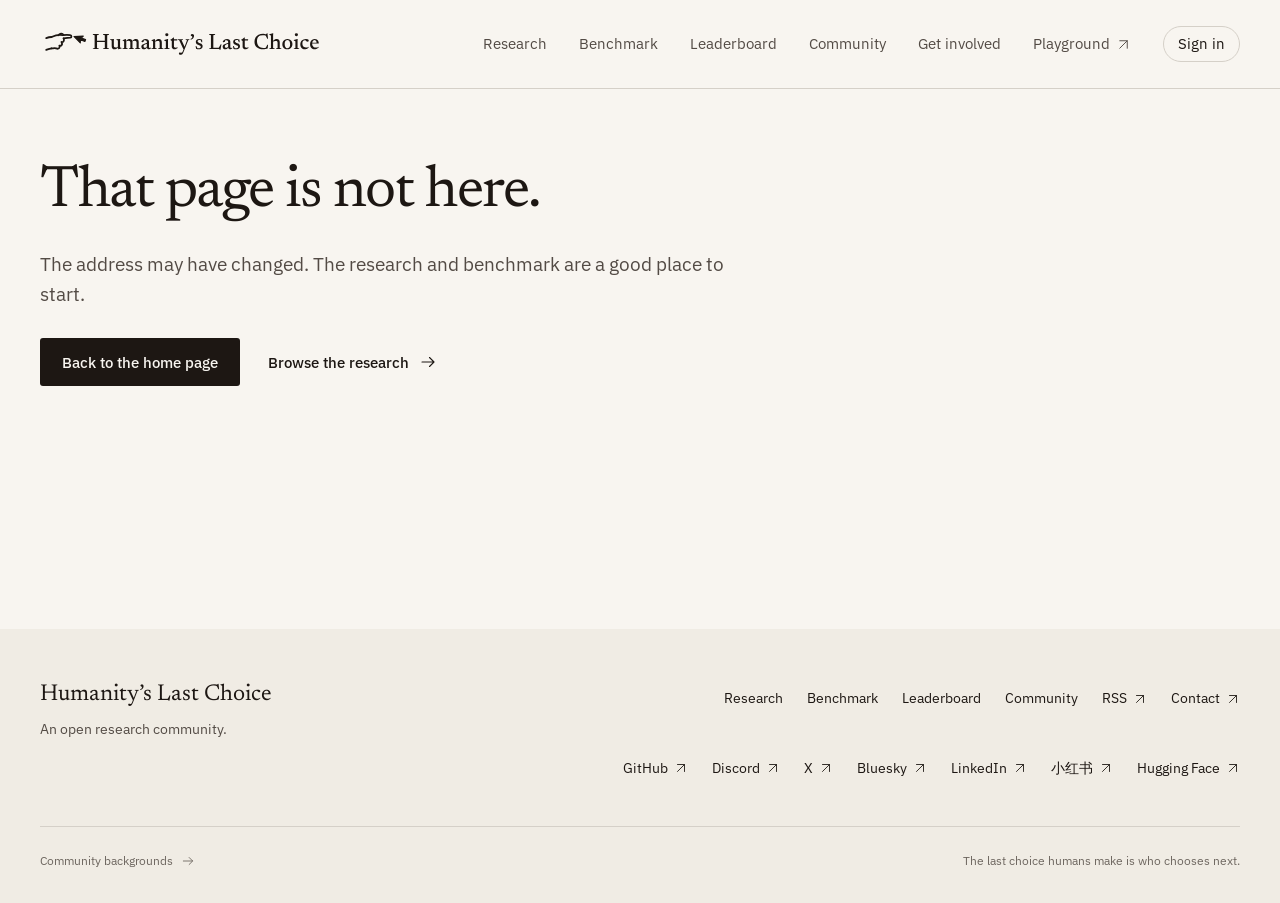
==== commit f29874ef: "Publish website from db35467c9f8cfa4abcda1d6b6fa59042e4b9b359" ====
--- a/404/index.html
+++ b/404/index.html
@@ -1 +1 @@
-<!DOCTYPE html><html lang="en" data-scroll-behavior="smooth" class="serif_b58410c4-module__6Vnr7q__variable sans_6f601e19-module__SSV6Nq__variable mono_4d9d8687-module__dn-zma__variable"><head><meta charSet="utf-8"/><meta name="viewport" content="width=device-width, initial-scale=1"/><link rel="preload" as="image" href="/assets/lockup-horizontal.svg"/><link rel="stylesheet" href="/_next/static/chunks/2o817wxeerxtg.css" data-precedence="next"/><link rel="preload" as="script" fetchPriority="low" href="/_next/static/chunks/310vm2bl3xxpt.js"/><script src="/_next/static/chunks/19mx3mg6lkumu.js" async=""></script><script src="/_next/static/chunks/1mh6a-0e61pyc.js" async=""></script><script src="/_next/static/chunks/344n2zhqbh4pn.js" async=""></script><script src="/_next/static/chunks/turbopack-0td869ukh0v94.js" async=""></script><script src="/_next/static/chunks/3mrocfch5c6q5.js" async=""></script><meta name="robots" content="noindex"/><title>Humanity’s Last Choice</title><meta name="description" content="An open research community studying whether AI still chooses for the person when the options are written to win the model."/><link rel="alternate" type="application/rss+xml" href="https://humanitylastchoice.org/research/feed.xml"/><link rel="icon" href="/assets/favicon.svg" type="image/svg+xml"/><link rel="icon" href="/assets/favicon-32.png" sizes="32x32"/><link rel="apple-touch-icon" href="/assets/apple-touch-icon.png"/><meta name="next-size-adjust" content=""/><script src="/_next/static/chunks/0cz1d0mv5g_q7.js" noModule=""></script></head><body><div hidden=""><!--$--><!--/$--></div><a class="skip-link" href="#main">Skip to content</a><header class="site-header"><div class="shell header-inner"><a class="brand-link" aria-label="Humanity’s Last Choice home" href="/"><img src="/assets/lockup-horizontal.svg" width="284" height="40" alt="Humanity’s Last Choice"/></a><nav class="desktop-nav" aria-label="Main navigation"><a href="/research/">Research</a><a href="/benchmark/">Benchmark</a><a href="/leaderboard/">Leaderboard</a><a href="/about/">Community</a><a href="/about/#join">Get involved</a><a href="https://play.humanitylastchoice.org" class="nav-out">Playground<svg class="arrow-icon" aria-hidden="true" width="18" height="18" viewBox="0 0 24 24" fill="none" stroke="currentColor" stroke-width="1.5" stroke-linecap="round" stroke-linejoin="round"><path d="M6 18 18 6M6 6h12v12"></path></svg></a><a href="https://research.humanitylastchoice.org/login?next=/start" class="nav-account">Sign in</a></nav><details class="mobile-menu"><summary class="nav-toggle">Menu<span class="menu-symbol" aria-hidden="true"><span></span><span></span></span></summary><nav aria-label="Mobile navigation"><a href="/research/">Research</a><a href="/benchmark/">Benchmark</a><a href="/leaderboard/">Leaderboard</a><a href="/about/">Community</a><a href="/about/#join">Get involved</a><a href="https://play.humanitylastchoice.org" class="nav-out">Playground<svg class="arrow-icon" aria-hidden="true" width="18" height="18" viewBox="0 0 24 24" fill="none" stroke="currentColor" stroke-width="1.5" stroke-linecap="round" stroke-linejoin="round"><path d="M6 18 18 6M6 6h12v12"></path></svg></a><a href="https://research.humanitylastchoice.org/login?next=/start" class="nav-account">Sign in</a></nav></details></div></header><main id="main" tabindex="-1"><div class="shell not-found"><div class="page-intro"><h1>That page is not here.</h1><div class="intro-copy"><p>The address may have changed. The research and benchmark are a good place to start.</p></div><div class="actions"><a class="button" href="/">Back to the home page</a><a class="text-link " href="/research/">Browse the research<svg class="arrow-icon" aria-hidden="true" width="18" height="18" viewBox="0 0 24 24" fill="none" stroke="currentColor" stroke-width="1.5" stroke-linecap="round" stroke-linejoin="round"><path d="M4 12h16m-6-6 6 6-6 6"></path></svg></a></div></div></div><!--$--><!--/$--></main><footer class="site-footer"><div class="shell"><div class="footer-top"><div><a class="footer-name" href="/">Humanity’s Last Choice</a><p>An open research community.</p></div><nav class="footer-links" aria-label="Research resources"><a href="/research/">Research</a><a href="/benchmark/">Benchmark</a><a href="/leaderboard/">Leaderboard</a><a href="/about/">Community</a><a href="/research/feed.xml">RSS<svg class="arrow-icon" aria-hidden="true" width="18" height="18" viewBox="0 0 24 24" fill="none" stroke="currentColor" stroke-width="1.5" stroke-linecap="round" stroke-linejoin="round"><path d="M6 18 18 6M6 6h12v12"></path></svg></a><a href="mailto:info@humanitylastchoice.org">Contact<svg class="arrow-icon" aria-hidden="true" width="18" height="18" viewBox="0 0 24 24" fill="none" stroke="currentColor" stroke-width="1.5" stroke-linecap="round" stroke-linejoin="round"><path d="M6 18 18 6M6 6h12v12"></path></svg></a></nav></div><nav class="footer-links footer-social" aria-label="Community and social media"><a href="https://github.com/humanitylastchoice">GitHub<svg class="arrow-icon" aria-hidden="true" width="18" height="18" viewBox="0 0 24 24" fill="none" stroke="currentColor" stroke-width="1.5" stroke-linecap="round" stroke-linejoin="round"><path d="M6 18 18 6M6 6h12v12"></path></svg></a><a href="https://discord.gg/zqyCrYEyB7">Discord<svg class="arrow-icon" aria-hidden="true" width="18" height="18" viewBox="0 0 24 24" fill="none" stroke="currentColor" stroke-width="1.5" stroke-linecap="round" stroke-linejoin="round"><path d="M6 18 18 6M6 6h12v12"></path></svg></a><a href="https://x.com/humanlastchoice">X<svg class="arrow-icon" aria-hidden="true" width="18" height="18" viewBox="0 0 24 24" fill="none" stroke="currentColor" stroke-width="1.5" stroke-linecap="round" stroke-linejoin="round"><path d="M6 18 18 6M6 6h12v12"></path></svg></a><a href="https://bsky.app/profile/humanitylastchoice.org">Bluesky<svg class="arrow-icon" aria-hidden="true" width="18" height="18" viewBox="0 0 24 24" fill="none" stroke="currentColor" stroke-width="1.5" stroke-linecap="round" stroke-linejoin="round"><path d="M6 18 18 6M6 6h12v12"></path></svg></a><a href="https://www.linkedin.com/company/humanitylastchoice">LinkedIn<svg class="arrow-icon" aria-hidden="true" width="18" height="18" viewBox="0 0 24 24" fill="none" stroke="currentColor" stroke-width="1.5" stroke-linecap="round" stroke-linejoin="round"><path d="M6 18 18 6M6 6h12v12"></path></svg></a><a href="https://www.rednote.com/user/profile/6abbba460000000001005800">RedNote<svg class="arrow-icon" aria-hidden="true" width="18" height="18" viewBox="0 0 24 24" fill="none" stroke="currentColor" stroke-width="1.5" stroke-linecap="round" stroke-linejoin="round"><path d="M6 18 18 6M6 6h12v12"></path></svg></a><a href="https://huggingface.co/humanitylastchoice">Hugging Face<svg class="arrow-icon" aria-hidden="true" width="18" height="18" viewBox="0 0 24 24" fill="none" stroke="currentColor" stroke-width="1.5" stroke-linecap="round" stroke-linejoin="round"><path d="M6 18 18 6M6 6h12v12"></path></svg></a></nav><div class="footer-bottom"><a class="footer-affiliations" href="/about/#affiliations">Community backgrounds<svg class="arrow-icon" aria-hidden="true" width="18" height="18" viewBox="0 0 24 24" fill="none" stroke="currentColor" stroke-width="1.5" stroke-linecap="round" stroke-linejoin="round"><path d="M4 12h16m-6-6 6 6-6 6"></path></svg></a><p>The last choice humans make is who chooses next.</p></div></div></footer><script defer="" src="https://static.cloudflareinsights.com/beacon.min.js" data-cf-beacon="{&quot;token&quot;: &quot;44867cc43db2484f91216407a9e8c8e0&quot;}"></script><script src="/_next/static/chunks/310vm2bl3xxpt.js" id="_R_" async=""></script><script>(self.__next_f=self.__next_f||[]).push([0])</script><script>self.__next_f.push([1,"1:\"$Sreact.fragment\"\n2:I[48303,[\"/_next/static/chunks/3mrocfch5c6q5.js\"],\"SiteHeader\"]\n3:I[39756,[\"/_next/static/chunks/3mrocfch5c6q5.js\"],\"default\"]\n4:I[37457,[\"/_next/static/chunks/3mrocfch5c6q5.js\"],\"default\"]\n5:I[22016,[\"/_next/static/chunks/3mrocfch5c6q5.js\"],\"\"]\n10:I[68027,[\"/_next/static/chunks/3mrocfch5c6q5.js\"],\"default\",1]\n:HL[\"/_next/static/chunks/2o817wxeerxtg.css\",\"style\"]\ne:X\n0:{\"P\":null,\"c\":[\"\",\"_not-found\",\"\"],\"q\":\"\",\"i\":false,\"f\":[[[\"\",{\"children\":[\"/_not-found\",{\"children\":[\"__PAGE__\",{},\"$undefined\",\"$undefined\",4608]},\"$undefined\",\"$undefined\",4608]},\"$undefined\",\"$undefined\",4624],[[\"$\",\"$1\",\"c\",{\"children\":[[[\"$\",\"link\",\"0\",{\"rel\":\"stylesheet\",\"href\":\"/_next/static/chunks/2o817wxeerxtg.css\",\"precedence\":\"next\",\"crossOrigin\":\"$undefined\",\"nonce\":\"$undefined\"}],[\"$\",\"script\",\"script-0\",{\"src\":\"/_next/static/chunks/3mrocfch5c6q5.js\",\"async\":true,\"nonce\":\"$undefined\"}]],[\"$\",\"html\",null,{\"lang\":\"en\",\"data-scroll-behavior\":\"smooth\",\"className\":\"serif_b58410c4-module__6Vnr7q__variable sans_6f601e19-module__SSV6Nq__variable mono_4d9d8687-module__dn-zma__variable\",\"children\":[\"$\",\"body\",null,{\"children\":[[\"$\",\"a\",null,{\"className\":\"skip-link\",\"href\":\"#main\",\"children\":\"Skip to content\"}],[\"$\",\"$L2\",null,{}],[\"$\",\"main\",null,{\"id\":\"main\",\"tabIndex\":-1,\"children\":[\"$\",\"$L3\",null,{\"parallelRouterKey\":\"children\",\"error\":\"$undefined\",\"errorStyles\":\"$undefined\",\"errorScripts\":\"$undefined\",\"template\":[\"$\",\"$L4\",null,{}],\"templateStyles\":\"$undefined\",\"templateScripts\":\"$undefined\",\"notFound\":[[\"$\",\"div\",null,{\"className\":\"shell not-found\",\"children\":[\"$\",\"div\",null,{\"className\":\"page-intro\",\"children\":[[\"$\",\"h1\",null,{\"children\":\"That page is not here.\"}],[\"$\",\"div\",null,{\"className\":\"intro-copy\",\"children\":[\"$\",\"p\",null,{\"children\":\"The address may have changed. The research and benchmark are a good place to start.\"}]}],[\"$\",\"div\",null,{\"className\":\"actions\",\"children\":[[\"$\",\"$L5\",null,{\"className\":\"button\",\"href\":\"/\",\"children\":\"Back to the home page\"}],[\"$\",\"$L5\",null,{\"className\":\"text-link \",\"href\":\"/research/\",\"children\":[\"Browse the research\",[\"$\",\"svg\",null,{\"className\":\"arrow-icon\",\"aria-hidden\":\"true\",\"width\":\"18\",\"height\":\"18\",\"viewBox\":\"0 0 24 24\",\"fill\":\"none\",\"stroke\":\"currentColor\",\"strokeWidth\":\"1.5\",\"strokeLinecap\":\"round\",\"strokeLinejoin\":\"round\",\"children\":[\"$\",\"path\",null,{\"d\":\"M4 12h16m-6-6 6 6-6 6\"}]}]]}]]}]]}]}],[]],\"forbidden\":\"$undefined\",\"unauthorized\":\"$undefined\"}]}],[\"$\",\"footer\",null,{\"className\":\"site-footer\",\"children\":[\"$\",\"div\",null,{\"className\":\"shell\",\"children\":[[\"$\",\"div\",null,{\"className\":\"footer-top\",\"children\":[[\"$\",\"div\",null,{\"children\":[[\"$\",\"$L5\",null,{\"className\":\"footer-name\",\"href\":\"/\",\"children\":\"Humanity’s Last Choice\"}],[\"$\",\"p\",null,{\"children\":\"An open research community.\"}]]}],[\"$\",\"nav\",null,{\"className\":\"footer-links\",\"aria-label\":\"Research resources\",\"children\":[[\"$\",\"$L5\",null,{\"href\":\"/research/\",\"children\":\"Research\"}],[\"$\",\"$L5\",null,{\"href\":\"/benchmark/\",\"children\":\"Benchmark\"}],[\"$\",\"$L5\",null,{\"href\":\"/leaderboard/\",\"children\":\"Leaderboard\"}],[\"$\",\"$L5\",null,{\"href\":\"/about/\",\"children\":\"Community\"}],[\"$\",\"a\",null,{\"href\":\"/research/feed.xml\",\"children\":[\"RSS\",[\"$\",\"svg\",null,{\"className\":\"arrow-icon\",\"aria-hidden\":\"true\",\"width\":\"18\",\"height\":\"18\",\"viewBox\":\"0 0 24 24\",\"fill\":\"none\",\"stroke\":\"currentColor\",\"strokeWidth\":\"1.5\",\"strokeLinecap\":\"round\",\"strokeLinejoin\":\"round\",\"children\":[\"$\",\"path\",null,{\"d\":\"M6 18 18 6M6 6h12v12\"}]}]]}],[\"$\",\"a\",null,{\"href\":\"mailto:info@humanitylastchoice.org\",\"children\":[\"Contact\",[\"$\",\"svg\",null,{\"className\":\"arrow-icon\",\"aria-hidden\":\"true\",\"width\":\"18\",\"height\":\"18\",\"viewBox\":\"0 0 24 24\",\"fill\":\"none\",\"stroke\":\"currentColor\",\"strokeWidth\":\"1.5\",\"strokeLinecap\":\"round\",\"strokeLinejoin\":\"round\",\"children\":[\"$\",\"path\",null,{\"d\":\"M6 18 18 6M6 6h12v12\"}]}]]}]]}]]}],[\"$\",\"nav\",null,{\"className\":\"footer-links footer-social\",\"aria-label\":\"Community and social media\",\"children\":[[\"$\",\"a\",\"https://github.com/humanitylastchoice\",{\"href\":\"https://github.com/humanitylastchoice\",\"children\":[\"GitHub\",[\"$\",\"svg\",null,{\"className\":\"arrow-icon\",\"aria-hidden\":\"true\",\"width\":\"18\",\"height\":\"18\",\"viewBox\":\"0 0 24 24\",\"fill\":\"none\",\"stroke\":\"currentColor\",\"strokeWidth\":\"1.5\",\"strokeLinecap\":\"round\",\"strokeLinejoin\":\"round\",\"children\":[\"$\",\"path\",null,{\"d\":\"M6 18 18 6M6 6h12v12\"}]}]]}],[\"$\",\"a\",\"https://discord.gg/zqyCrYEyB7\",{\"href\":\"https://discord.gg/zqyCrYEyB7\",\"children\":[\"Discord\",[\"$\",\"svg\",null,{\"className\":\"arrow-icon\",\"aria-hidden\":\"true\",\"width\":\"18\",\"height\":\"18\",\"viewBox\":\"0 0 24 24\",\"fill\":\"none\",\"stroke\":\"currentColor\",\"strokeWidth\":\"1.5\",\"strokeLinecap\":\"round\",\"strokeLinejoin\":\"round\",\"children\":[\"$\",\"path\",null,{\"d\":\"M6 18 18 6M6 6h12v12\"}]}]]}],[\"$\",\"a\",\"https://x.com/humanlastchoice\",{\"href\":\"https://x.com/humanlastchoice\",\"children\":[\"X\",[\"$\",\"svg\",null,{\"className\":\"arrow-icon\",\"aria-hidden\":\"true\",\"width\":\"18\",\"height\":\"18\",\"viewBox\":\"0 0 24 24\",\"fill\":\"none\",\"stroke\":\"currentColor\",\"strokeWidth\":\"1.5\",\"strokeLinecap\":\"round\",\"strokeLinejoin\":\"round\",\"children\":[\"$\",\"path\",null,{\"d\":\"M6 18 18 6M6 6h12v12\"}]}]]}],[\"$\",\"a\",\"https://bsky.app/profile/humanitylastchoice.org\",{\"href\":\"https://bsky.app/profile/humanitylastchoice.org\",\"children\":[\"Bluesky\",[\"$\",\"svg\",null,{\"className\":\"arrow-icon\",\"aria-hidden\":\"true\",\"width\":\"18\",\"height\":\"18\",\"viewBox\":\"0 0 24 24\",\"fill\":\"none\",\"stroke\":\"currentColor\",\"strokeWidth\":\"1.5\",\"strokeLinecap\":\"round\",\"strokeLinejoin\":\"round\",\"children\":\"$L6\"}]]}],\"$L7\",\"$L8\",\"$L9\"]}],\"$La\"]}]}],\"$Lb\"]}]}]]}],{\"children\":[\"$Lc\",{\"children\":[\"$Ld\",{},null,false,null]},null,false,\"$e\"]},null,false,null],\"$Lf\",false]],\"m\":\"$undefined\",\"G\":[\"$10\",[\"$L11\"]],\"S\":true,\"h\":null,\"r\":\"$undefined\",\"s\":\"$undefined\",\"a\":\"$undefined\",\"l\":\"$undefined\",\"p\":\"$undefined\",\"d\":\"$undefined\",\"b\":\"HWDWsoD9Eco6__IGM9n78\"}\n12:I[97367,[\"/_next/static/chunks/3mrocfch5c6q5.js\"],\"OutletBoundary\"]\n13:\"$Sreact.suspense\"\n15:I[97367,[\"/_next/static/chunks/3mrocfch5c6q5.js\"],\"ViewportBoundary\"]\n17:I[97367,[\"/_next/static/chunks/3mrocfch5c6q5.js\"],\"MetadataBoundary\"]\n6:[\"$\",\"path\",null,{\"d\":\"M6 18 18 6M6 6h12v12\"}]\n7:[\"$\",\"a\",\"https://www.linkedin.com/company/humanitylastchoice\",{\"href\":\"https://www.linkedin.com/company/humanitylastchoice\",\"children\":[\"LinkedIn\",[\"$\",\"svg\",null,{\"className\":\"arrow-icon\",\"aria-hidden\":\"true\",\"width\":\"18\",\"height\":\"18\",\"viewBox\":\"0 0 24 24\",\"fill\":\"none\",\"stroke\":\"currentColor\",\"strokeWidth\":\"1.5\",\"strokeLinecap\":\"round\",\"strokeLinejoin\":\"round\",\"children\":[\"$\",\"path\",null,{\"d\":\"M6 18 18 6M6 6h12v12\"}]}]]}]\n8:[\"$\",\"a\",\"https://www.rednote.com/user/profile/6abbba460000000001005800\",{\"href\":\"https://www.rednote.com/user/profile/6abbba460000000001005800\",\"children\":[\"RedNote\",[\"$\",\"svg\",null,{\"className\":\"arrow-icon\",\"aria-hidden\":\"true\",\"width\":\"18\",\"height\":\"18\",\"viewBox\":\"0 0 24 24\",\"fill\":\"none\",\"stroke\":\"currentColor\",\"strokeWidth\":\"1.5\",\"strokeLinecap\":\"round\",\"strokeLinejoin\":\"round\",\"children\":[\"$\",\"path\",null,{\"d\":\"M6 18 18 6M6 6h12v12\"}]}]]}]\n9:[\"$\",\"a\",\"https://huggingface.co/humanitylastchoice\",{\"href\":\"https://huggingface.co/humanitylastchoice\",\"children\":[\"Hugging Face\",[\"$\",\"svg\",null,{\"className\":\"arrow-icon\",\"aria-hidden\":\"true\",\"width\":\"18\",\"height\":\"18\",\"viewBox\":\"0 0 24 24\",\"fill\":\"none\",\"stroke\":\"currentColor\",\"strokeWidth\":\"1.5\",\"strokeLinecap\":\"round\",\"strokeLinejoin\":\"round\",\"children\":[\"$\",\"path\",null,{\"d\":\"M6 18 18 6M6 6h12v12\"}]}]]}]\na:[\"$\",\"div\",null,{\"className\":\"footer-bottom\",\"children\":[[\"$\",\"$L5\",null,{\"className\":\"footer-affiliations\",\"href\":\"/about/#affiliations\",\"children\":[\"Community backgrounds\",[\"$\",\"svg\",null,{\"className\":\"arrow-icon\",\"aria-hidden\":\"true\",\"width\":\"18\",\"height\":\"18\",\"viewBox\":\"0 0 24 24\",\"fill\":\"none\",\"stroke\":\"currentColor\",\"strokeWidth\":\"1.5\",\"strokeLinecap\":\"round\",\"strokeLinejoin\":\"round\",\"children\":[\"$\",\"path\",null,{\"d\":\"M4 12h16m-6-6 6 6-6 6\"}]}]]}],[\"$\",\"p\",null,{\"children\":\"The last choice humans make is who chooses next.\"}]]}]\nb:[\"$\",\"script\",null,{\"defer\":true,\"src\":\"https://static.cloudflareinsights.com/beacon.min.js\",\"data-cf-beacon\":\"{\\\"token\\\": \\\"44867cc43db2484f91216407a9e8c8e0\\\"}\"}]\nc:[\"$\",\"$1\",\"c\",{\"children\":[null,[\"$\",\"$L3\",null,{\"parallelRouterKey\":\"children\",\"error\":\"$undefined\",\"errorStyles\":\"$undefined\",\"errorScripts\":\"$undefined\",\"template\":[\"$\",\"$L4\",null,{}],\"templateStyles\":\"$undefined\",\"templateScripts\":\"$undefined\",\"notFound\":\"$undefined\",\"forbidden\":\"$undefined\",\"unauthorized\":\"$undefined\"}]]}]\nd:[\"$\",\"$1\",\"c\",{\"children\":[[\"$\",\"div\",null,{\"className\":\"shell not-found\",\"children\":[\"$\",\"div\",null,{\"className\":\"page-intro\",\"children\":[[\"$\",\"h1\",null,{\"children\":\"That page is not here.\"}],[\"$\",\"div\",null,{\"className\":\"intro-copy\",\"children\":[\"$\",\"p\",null,{\"children\":\"The address may have changed. The research and benchmark are a good place to start.\"}]}],[\"$\",\"div\",null,{\"className\":\"actions\",\"children\":[[\"$\",\"$L5\",null,{\"className\":\"button\",\"href\":\"/\",\"children\":\"Back to the home page\"}],[\"$\",\"$L5\",null,{\"className\":\"text-link \",\"href\":\"/research/\",\"children\":[\"Browse the research\",[\"$\",\"svg\",null,{\"className\":\"arrow-icon\",\"aria-hidden\":\"true\",\"width\":\"18\",\"height\":\"18\",\"viewBox\":\"0 0 24 24\",\"fill\":\"none\",\"stroke\":\"currentColor\",\"strokeWidth\":\"1.5\",\"strokeLinecap\":\"round\",\"strokeLinejoin\":\"round\",\"children\":[\"$\",\"path\",null,{\"d\":\"M4 12h16m-6-6 6 6-6 6\"}]}]]}]]}]]}]}],null,[\"$\",\"$L12\",null,{\"children\":[\"$\",\"$13\",null,{\"name\":\"Next.MetadataOutlet\",\"children\":\"$@14\"}]}]]}]\nf:[\"$\",\"$1\",\"h\",{\"children\":[[\"$\",\"meta\",null,{\"name\":\"robots\",\"content\":\"noindex\"}],[\"$\",\"$L15\",null,{\"children\":\"$L16\"}],[\"$\",\"div\",null,{\"hidden\":true,\"children\":[\"$\",\"$L17\",null,{\"children\":[\"$\",\"$13\",null,{\"name\":\"Next.Metadata\",\"children\":\"$L18\"}]}]}],[\"$\",\"meta\",null,{\"name\":\"next-size-adjust\",\"content\":\"\"}]]}]\n11:[\"$\",\"link\",\"0\",{\"rel\":\"stylesheet\",\"href\":\"/_next/static/chunks/2o817wxeerxtg.css\",\"precedence\":\"next\",\"crossOrigin\":\"$undefined\",\"nonce\":\"$undefined\"}]\ne:C\n16:[[\"$\",\"meta\",\"0\",{\"charSet\":\"utf-8\"}],[\"$\",\"meta\",\"1\",{\"name\":\"viewport\",\"content\":\"width=device-width, initial-scale=1\"}]]\n19:I[27201,[\"/_next/static/chunks/3mrocfch5c6q5.js\"],\"IconMark\"]\n14:null\n18:[[\"$\",\"title\",\"0\",{\"children\":\"Humanity’s Last Choice\"}],[\"$\",\"meta\",\"1\",{\"name\":\"description\",\"content\":\"An open research community studying whether AI still chooses for the person when the options are written to win the model.\"}],[\"$\",\"link\",\"2\",{\"rel\":\"alternate\",\"type\":\"application/rss+xml\",\"href\":\"https://humanitylastchoice.org/research/feed.xml\"}],[\"$\",\"link\",\"3\",{\"rel\":\"icon\",\"href\":\"/assets/favicon.svg\",\"type\":\"image/svg+xml\"}],[\"$\",\"link\",\"4\",{\"rel\":\"icon\",\"href\":\"/assets/favicon-32.png\",\"sizes\":\"32x32\"}],[\"$\",\"link\",\"5\",{\"rel\":\"apple-touch-icon\",\"href\":\"/assets/apple-touch-icon.png\"}],[\"$\",\"$L19\",\"6\",{}]]\n"])</script></body></html>+<!DOCTYPE html><html lang="en" data-scroll-behavior="smooth" class="serif_b58410c4-module__6Vnr7q__variable sans_6f601e19-module__SSV6Nq__variable mono_4d9d8687-module__dn-zma__variable"><head><meta charSet="utf-8"/><meta name="viewport" content="width=device-width, initial-scale=1"/><link rel="preload" as="image" href="/assets/lockup-horizontal.svg"/><link rel="stylesheet" href="/_next/static/chunks/2o817wxeerxtg.css" data-precedence="next"/><link rel="preload" as="script" fetchPriority="low" href="/_next/static/chunks/310vm2bl3xxpt.js"/><script src="/_next/static/chunks/19mx3mg6lkumu.js" async=""></script><script src="/_next/static/chunks/1mh6a-0e61pyc.js" async=""></script><script src="/_next/static/chunks/344n2zhqbh4pn.js" async=""></script><script src="/_next/static/chunks/turbopack-0td869ukh0v94.js" async=""></script><script src="/_next/static/chunks/1p02wxr2dqgd3.js" async=""></script><meta name="robots" content="noindex"/><title>Humanity’s Last Choice</title><meta name="description" content="An open research community studying whether AI still chooses for the person when the options are written to win the model."/><link rel="alternate" type="application/rss+xml" href="https://humanitylastchoice.org/research/feed.xml"/><link rel="icon" href="/assets/favicon.svg" type="image/svg+xml"/><link rel="icon" href="/assets/favicon-32.png" sizes="32x32"/><link rel="apple-touch-icon" href="/assets/apple-touch-icon.png"/><meta name="next-size-adjust" content=""/><script src="/_next/static/chunks/0cz1d0mv5g_q7.js" noModule=""></script></head><body><div hidden=""><!--$--><!--/$--></div><a class="skip-link" href="#main">Skip to content</a><header class="site-header"><div class="shell header-inner"><a class="brand-link" aria-label="Humanity’s Last Choice home" href="/"><img src="/assets/lockup-horizontal.svg" width="284" height="40" alt="Humanity’s Last Choice"/></a><nav class="desktop-nav" aria-label="Main navigation"><a href="/research/">Research</a><a href="/benchmark/">Benchmark</a><a href="/leaderboard/">Leaderboard</a><a href="/about/">Community</a><a href="/about/#join">Get involved</a><a href="https://play.humanitylastchoice.org" class="nav-out">Playground<svg class="arrow-icon" aria-hidden="true" width="18" height="18" viewBox="0 0 24 24" fill="none" stroke="currentColor" stroke-width="1.5" stroke-linecap="round" stroke-linejoin="round"><path d="M6 18 18 6M6 6h12v12"></path></svg></a><a href="https://research.humanitylastchoice.org/login?next=/start" class="nav-account">Sign in</a></nav><details class="mobile-menu"><summary class="nav-toggle">Menu<span class="menu-symbol" aria-hidden="true"><span></span><span></span></span></summary><nav aria-label="Mobile navigation"><a href="/research/">Research</a><a href="/benchmark/">Benchmark</a><a href="/leaderboard/">Leaderboard</a><a href="/about/">Community</a><a href="/about/#join">Get involved</a><a href="https://play.humanitylastchoice.org" class="nav-out">Playground<svg class="arrow-icon" aria-hidden="true" width="18" height="18" viewBox="0 0 24 24" fill="none" stroke="currentColor" stroke-width="1.5" stroke-linecap="round" stroke-linejoin="round"><path d="M6 18 18 6M6 6h12v12"></path></svg></a><a href="https://research.humanitylastchoice.org/login?next=/start" class="nav-account">Sign in</a></nav></details></div></header><main id="main" tabindex="-1"><div class="shell not-found"><div class="page-intro"><h1>That page is not here.</h1><div class="intro-copy"><p>The address may have changed. The research and benchmark are a good place to start.</p></div><div class="actions"><a class="button" href="/">Back to the home page</a><a class="text-link " href="/research/">Browse the research<svg class="arrow-icon" aria-hidden="true" width="18" height="18" viewBox="0 0 24 24" fill="none" stroke="currentColor" stroke-width="1.5" stroke-linecap="round" stroke-linejoin="round"><path d="M4 12h16m-6-6 6 6-6 6"></path></svg></a></div></div></div><!--$--><!--/$--></main><footer class="site-footer"><div class="shell"><div class="footer-top"><div><a class="footer-name" href="/">Humanity’s Last Choice</a><p>An open research community.</p></div><nav class="footer-links" aria-label="Research resources"><a href="/research/">Research</a><a href="/benchmark/">Benchmark</a><a href="/leaderboard/">Leaderboard</a><a href="/about/">Community</a><a href="/research/feed.xml">RSS<svg class="arrow-icon" aria-hidden="true" width="18" height="18" viewBox="0 0 24 24" fill="none" stroke="currentColor" stroke-width="1.5" stroke-linecap="round" stroke-linejoin="round"><path d="M6 18 18 6M6 6h12v12"></path></svg></a><a href="mailto:info@humanitylastchoice.org">Contact<svg class="arrow-icon" aria-hidden="true" width="18" height="18" viewBox="0 0 24 24" fill="none" stroke="currentColor" stroke-width="1.5" stroke-linecap="round" stroke-linejoin="round"><path d="M6 18 18 6M6 6h12v12"></path></svg></a></nav></div><nav class="footer-links footer-social" aria-label="Community and social media"><a href="https://github.com/humanitylastchoice">GitHub<svg class="arrow-icon" aria-hidden="true" width="18" height="18" viewBox="0 0 24 24" fill="none" stroke="currentColor" stroke-width="1.5" stroke-linecap="round" stroke-linejoin="round"><path d="M6 18 18 6M6 6h12v12"></path></svg></a><a href="https://discord.gg/zqyCrYEyB7">Discord<svg class="arrow-icon" aria-hidden="true" width="18" height="18" viewBox="0 0 24 24" fill="none" stroke="currentColor" stroke-width="1.5" stroke-linecap="round" stroke-linejoin="round"><path d="M6 18 18 6M6 6h12v12"></path></svg></a><a href="https://x.com/humanlastchoice">X<svg class="arrow-icon" aria-hidden="true" width="18" height="18" viewBox="0 0 24 24" fill="none" stroke="currentColor" stroke-width="1.5" stroke-linecap="round" stroke-linejoin="round"><path d="M6 18 18 6M6 6h12v12"></path></svg></a><a href="https://bsky.app/profile/humanitylastchoice.org">Bluesky<svg class="arrow-icon" aria-hidden="true" width="18" height="18" viewBox="0 0 24 24" fill="none" stroke="currentColor" stroke-width="1.5" stroke-linecap="round" stroke-linejoin="round"><path d="M6 18 18 6M6 6h12v12"></path></svg></a><a href="https://www.linkedin.com/company/humanitylastchoice">LinkedIn<svg class="arrow-icon" aria-hidden="true" width="18" height="18" viewBox="0 0 24 24" fill="none" stroke="currentColor" stroke-width="1.5" stroke-linecap="round" stroke-linejoin="round"><path d="M6 18 18 6M6 6h12v12"></path></svg></a><a href="https://www.xiaohongshu.com/user/profile/689d26da000000001902167c">小红书<svg class="arrow-icon" aria-hidden="true" width="18" height="18" viewBox="0 0 24 24" fill="none" stroke="currentColor" stroke-width="1.5" stroke-linecap="round" stroke-linejoin="round"><path d="M6 18 18 6M6 6h12v12"></path></svg></a><a href="https://huggingface.co/humanitylastchoice">Hugging Face<svg class="arrow-icon" aria-hidden="true" width="18" height="18" viewBox="0 0 24 24" fill="none" stroke="currentColor" stroke-width="1.5" stroke-linecap="round" stroke-linejoin="round"><path d="M6 18 18 6M6 6h12v12"></path></svg></a></nav><div class="footer-bottom"><a class="footer-affiliations" href="/about/#affiliations">Community backgrounds<svg class="arrow-icon" aria-hidden="true" width="18" height="18" viewBox="0 0 24 24" fill="none" stroke="currentColor" stroke-width="1.5" stroke-linecap="round" stroke-linejoin="round"><path d="M4 12h16m-6-6 6 6-6 6"></path></svg></a><p>The last choice humans make is who chooses next.</p></div></div></footer><script defer="" src="https://static.cloudflareinsights.com/beacon.min.js" data-cf-beacon="{&quot;token&quot;: &quot;44867cc43db2484f91216407a9e8c8e0&quot;}"></script><script src="/_next/static/chunks/310vm2bl3xxpt.js" id="_R_" async=""></script><script>(self.__next_f=self.__next_f||[]).push([0])</script><script>self.__next_f.push([1,"1:\"$Sreact.fragment\"\n2:I[48303,[\"/_next/static/chunks/1p02wxr2dqgd3.js\"],\"SiteHeader\"]\n3:I[39756,[\"/_next/static/chunks/1p02wxr2dqgd3.js\"],\"default\"]\n4:I[37457,[\"/_next/static/chunks/1p02wxr2dqgd3.js\"],\"default\"]\n5:I[22016,[\"/_next/static/chunks/1p02wxr2dqgd3.js\"],\"\"]\n10:I[68027,[\"/_next/static/chunks/1p02wxr2dqgd3.js\"],\"default\",1]\n:HL[\"/_next/static/chunks/2o817wxeerxtg.css\",\"style\"]\ne:X\n0:{\"P\":null,\"c\":[\"\",\"_not-found\",\"\"],\"q\":\"\",\"i\":false,\"f\":[[[\"\",{\"children\":[\"/_not-found\",{\"children\":[\"__PAGE__\",{},\"$undefined\",\"$undefined\",4608]},\"$undefined\",\"$undefined\",4608]},\"$undefined\",\"$undefined\",4624],[[\"$\",\"$1\",\"c\",{\"children\":[[[\"$\",\"link\",\"0\",{\"rel\":\"stylesheet\",\"href\":\"/_next/static/chunks/2o817wxeerxtg.css\",\"precedence\":\"next\",\"crossOrigin\":\"$undefined\",\"nonce\":\"$undefined\"}],[\"$\",\"script\",\"script-0\",{\"src\":\"/_next/static/chunks/1p02wxr2dqgd3.js\",\"async\":true,\"nonce\":\"$undefined\"}]],[\"$\",\"html\",null,{\"lang\":\"en\",\"data-scroll-behavior\":\"smooth\",\"className\":\"serif_b58410c4-module__6Vnr7q__variable sans_6f601e19-module__SSV6Nq__variable mono_4d9d8687-module__dn-zma__variable\",\"children\":[\"$\",\"body\",null,{\"children\":[[\"$\",\"a\",null,{\"className\":\"skip-link\",\"href\":\"#main\",\"children\":\"Skip to content\"}],[\"$\",\"$L2\",null,{}],[\"$\",\"main\",null,{\"id\":\"main\",\"tabIndex\":-1,\"children\":[\"$\",\"$L3\",null,{\"parallelRouterKey\":\"children\",\"error\":\"$undefined\",\"errorStyles\":\"$undefined\",\"errorScripts\":\"$undefined\",\"template\":[\"$\",\"$L4\",null,{}],\"templateStyles\":\"$undefined\",\"templateScripts\":\"$undefined\",\"notFound\":[[\"$\",\"div\",null,{\"className\":\"shell not-found\",\"children\":[\"$\",\"div\",null,{\"className\":\"page-intro\",\"children\":[[\"$\",\"h1\",null,{\"children\":\"That page is not here.\"}],[\"$\",\"div\",null,{\"className\":\"intro-copy\",\"children\":[\"$\",\"p\",null,{\"children\":\"The address may have changed. The research and benchmark are a good place to start.\"}]}],[\"$\",\"div\",null,{\"className\":\"actions\",\"children\":[[\"$\",\"$L5\",null,{\"className\":\"button\",\"href\":\"/\",\"children\":\"Back to the home page\"}],[\"$\",\"$L5\",null,{\"className\":\"text-link \",\"href\":\"/research/\",\"children\":[\"Browse the research\",[\"$\",\"svg\",null,{\"className\":\"arrow-icon\",\"aria-hidden\":\"true\",\"width\":\"18\",\"height\":\"18\",\"viewBox\":\"0 0 24 24\",\"fill\":\"none\",\"stroke\":\"currentColor\",\"strokeWidth\":\"1.5\",\"strokeLinecap\":\"round\",\"strokeLinejoin\":\"round\",\"children\":[\"$\",\"path\",null,{\"d\":\"M4 12h16m-6-6 6 6-6 6\"}]}]]}]]}]]}]}],[]],\"forbidden\":\"$undefined\",\"unauthorized\":\"$undefined\"}]}],[\"$\",\"footer\",null,{\"className\":\"site-footer\",\"children\":[\"$\",\"div\",null,{\"className\":\"shell\",\"children\":[[\"$\",\"div\",null,{\"className\":\"footer-top\",\"children\":[[\"$\",\"div\",null,{\"children\":[[\"$\",\"$L5\",null,{\"className\":\"footer-name\",\"href\":\"/\",\"children\":\"Humanity’s Last Choice\"}],[\"$\",\"p\",null,{\"children\":\"An open research community.\"}]]}],[\"$\",\"nav\",null,{\"className\":\"footer-links\",\"aria-label\":\"Research resources\",\"children\":[[\"$\",\"$L5\",null,{\"href\":\"/research/\",\"children\":\"Research\"}],[\"$\",\"$L5\",null,{\"href\":\"/benchmark/\",\"children\":\"Benchmark\"}],[\"$\",\"$L5\",null,{\"href\":\"/leaderboard/\",\"children\":\"Leaderboard\"}],[\"$\",\"$L5\",null,{\"href\":\"/about/\",\"children\":\"Community\"}],[\"$\",\"a\",null,{\"href\":\"/research/feed.xml\",\"children\":[\"RSS\",[\"$\",\"svg\",null,{\"className\":\"arrow-icon\",\"aria-hidden\":\"true\",\"width\":\"18\",\"height\":\"18\",\"viewBox\":\"0 0 24 24\",\"fill\":\"none\",\"stroke\":\"currentColor\",\"strokeWidth\":\"1.5\",\"strokeLinecap\":\"round\",\"strokeLinejoin\":\"round\",\"children\":[\"$\",\"path\",null,{\"d\":\"M6 18 18 6M6 6h12v12\"}]}]]}],[\"$\",\"a\",null,{\"href\":\"mailto:info@humanitylastchoice.org\",\"children\":[\"Contact\",[\"$\",\"svg\",null,{\"className\":\"arrow-icon\",\"aria-hidden\":\"true\",\"width\":\"18\",\"height\":\"18\",\"viewBox\":\"0 0 24 24\",\"fill\":\"none\",\"stroke\":\"currentColor\",\"strokeWidth\":\"1.5\",\"strokeLinecap\":\"round\",\"strokeLinejoin\":\"round\",\"children\":[\"$\",\"path\",null,{\"d\":\"M6 18 18 6M6 6h12v12\"}]}]]}]]}]]}],[\"$\",\"nav\",null,{\"className\":\"footer-links footer-social\",\"aria-label\":\"Community and social media\",\"children\":[[\"$\",\"a\",\"https://github.com/humanitylastchoice\",{\"href\":\"https://github.com/humanitylastchoice\",\"children\":[\"GitHub\",[\"$\",\"svg\",null,{\"className\":\"arrow-icon\",\"aria-hidden\":\"true\",\"width\":\"18\",\"height\":\"18\",\"viewBox\":\"0 0 24 24\",\"fill\":\"none\",\"stroke\":\"currentColor\",\"strokeWidth\":\"1.5\",\"strokeLinecap\":\"round\",\"strokeLinejoin\":\"round\",\"children\":[\"$\",\"path\",null,{\"d\":\"M6 18 18 6M6 6h12v12\"}]}]]}],[\"$\",\"a\",\"https://discord.gg/zqyCrYEyB7\",{\"href\":\"https://discord.gg/zqyCrYEyB7\",\"children\":[\"Discord\",[\"$\",\"svg\",null,{\"className\":\"arrow-icon\",\"aria-hidden\":\"true\",\"width\":\"18\",\"height\":\"18\",\"viewBox\":\"0 0 24 24\",\"fill\":\"none\",\"stroke\":\"currentColor\",\"strokeWidth\":\"1.5\",\"strokeLinecap\":\"round\",\"strokeLinejoin\":\"round\",\"children\":[\"$\",\"path\",null,{\"d\":\"M6 18 18 6M6 6h12v12\"}]}]]}],[\"$\",\"a\",\"https://x.com/humanlastchoice\",{\"href\":\"https://x.com/humanlastchoice\",\"children\":[\"X\",[\"$\",\"svg\",null,{\"className\":\"arrow-icon\",\"aria-hidden\":\"true\",\"width\":\"18\",\"height\":\"18\",\"viewBox\":\"0 0 24 24\",\"fill\":\"none\",\"stroke\":\"currentColor\",\"strokeWidth\":\"1.5\",\"strokeLinecap\":\"round\",\"strokeLinejoin\":\"round\",\"children\":[\"$\",\"path\",null,{\"d\":\"M6 18 18 6M6 6h12v12\"}]}]]}],[\"$\",\"a\",\"https://bsky.app/profile/humanitylastchoice.org\",{\"href\":\"https://bsky.app/profile/humanitylastchoice.org\",\"children\":[\"Bluesky\",[\"$\",\"svg\",null,{\"className\":\"arrow-icon\",\"aria-hidden\":\"true\",\"width\":\"18\",\"height\":\"18\",\"viewBox\":\"0 0 24 24\",\"fill\":\"none\",\"stroke\":\"currentColor\",\"strokeWidth\":\"1.5\",\"strokeLinecap\":\"round\",\"strokeLinejoin\":\"round\",\"children\":\"$L6\"}]]}],\"$L7\",\"$L8\",\"$L9\"]}],\"$La\"]}]}],\"$Lb\"]}]}]]}],{\"children\":[\"$Lc\",{\"children\":[\"$Ld\",{},null,false,null]},null,false,\"$e\"]},null,false,null],\"$Lf\",false]],\"m\":\"$undefined\",\"G\":[\"$10\",[\"$L11\"]],\"S\":true,\"h\":null,\"r\":\"$undefined\",\"s\":\"$undefined\",\"a\":\"$undefined\",\"l\":\"$undefined\",\"p\":\"$undefined\",\"d\":\"$undefined\",\"b\":\"Avg7HU84LfkllJ4i6JOMC\"}\n12:I[97367,[\"/_next/static/chunks/1p02wxr2dqgd3.js\"],\"OutletBoundary\"]\n13:\"$Sreact.suspense\"\n15:I[97367,[\"/_next/static/chunks/1p02wxr2dqgd3.js\"],\"ViewportBoundary\"]\n17:I[97367,[\"/_next/static/chunks/1p02wxr2dqgd3.js\"],\"MetadataBoundary\"]\n6:[\"$\",\"path\",null,{\"d\":\"M6 18 18 6M6 6h12v12\"}]\n7:[\"$\",\"a\",\"https://www.linkedin.com/company/humanitylastchoice\",{\"href\":\"https://www.linkedin.com/company/humanitylastchoice\",\"children\":[\"LinkedIn\",[\"$\",\"svg\",null,{\"className\":\"arrow-icon\",\"aria-hidden\":\"true\",\"width\":\"18\",\"height\":\"18\",\"viewBox\":\"0 0 24 24\",\"fill\":\"none\",\"stroke\":\"currentColor\",\"strokeWidth\":\"1.5\",\"strokeLinecap\":\"round\",\"strokeLinejoin\":\"round\",\"children\":[\"$\",\"path\",null,{\"d\":\"M6 18 18 6M6 6h12v12\"}]}]]}]\n8:[\"$\",\"a\",\"https://www.xiaohongshu.com/user/profile/689d26da000000001902167c\",{\"href\":\"https://www.xiaohongshu.com/user/profile/689d26da000000001902167c\",\"children\":[\"小红书\",[\"$\",\"svg\",null,{\"className\":\"arrow-icon\",\"aria-hidden\":\"true\",\"width\":\"18\",\"height\":\"18\",\"viewBox\":\"0 0 24 24\",\"fill\":\"none\",\"stroke\":\"currentColor\",\"strokeWidth\":\"1.5\",\"strokeLinecap\":\"round\",\"strokeLinejoin\":\"round\",\"children\":[\"$\",\"path\",null,{\"d\":\"M6 18 18 6M6 6h12v12\"}]}]]}]\n9:[\"$\",\"a\",\"https://huggingface.co/humanitylastchoice\",{\"href\":\"https://huggingface.co/humanitylastchoice\",\"children\":[\"Hugging Face\",[\"$\",\"svg\",null,{\"className\":\"arrow-icon\",\"aria-hidden\":\"true\",\"width\":\"18\",\"height\":\"18\",\"viewBox\":\"0 0 24 24\",\"fill\":\"none\",\"stroke\":\"currentColor\",\"strokeWidth\":\"1.5\",\"strokeLinecap\":\"round\",\"strokeLinejoin\":\"round\",\"children\":[\"$\",\"path\",null,{\"d\":\"M6 18 18 6M6 6h12v12\"}]}]]}]\na:[\"$\",\"div\",null,{\"className\":\"footer-bottom\",\"children\":[[\"$\",\"$L5\",null,{\"className\":\"footer-affiliations\",\"href\":\"/about/#affiliations\",\"children\":[\"Community backgrounds\",[\"$\",\"svg\",null,{\"className\":\"arrow-icon\",\"aria-hidden\":\"true\",\"width\":\"18\",\"height\":\"18\",\"viewBox\":\"0 0 24 24\",\"fill\":\"none\",\"stroke\":\"currentColor\",\"strokeWidth\":\"1.5\",\"strokeLinecap\":\"round\",\"strokeLinejoin\":\"round\",\"children\":[\"$\",\"path\",null,{\"d\":\"M4 12h16m-6-6 6 6-6 6\"}]}]]}],[\"$\",\"p\",null,{\"children\":\"The last choice humans make is who chooses next.\"}]]}]\nb:[\"$\",\"script\",null,{\"defer\":true,\"src\":\"https://static.cloudflareinsights.com/beacon.min.js\",\"data-cf-beacon\":\"{\\\"token\\\": \\\"44867cc43db2484f91216407a9e8c8e0\\\"}\"}]\nc:[\"$\",\"$1\",\"c\",{\"children\":[null,[\"$\",\"$L3\",null,{\"parallelRouterKey\":\"children\",\"error\":\"$undefined\",\"errorStyles\":\"$undefined\",\"errorScripts\":\"$undefined\",\"template\":[\"$\",\"$L4\",null,{}],\"templateStyles\":\"$undefined\",\"templateScripts\":\"$undefined\",\"notFound\":\"$undefined\",\"forbidden\":\"$undefined\",\"unauthorized\":\"$undefined\"}]]}]\nd:[\"$\",\"$1\",\"c\",{\"children\":[[\"$\",\"div\",null,{\"className\":\"shell not-found\",\"children\":[\"$\",\"div\",null,{\"className\":\"page-intro\",\"children\":[[\"$\",\"h1\",null,{\"children\":\"That page is not here.\"}],[\"$\",\"div\",null,{\"className\":\"intro-copy\",\"children\":[\"$\",\"p\",null,{\"children\":\"The address may have changed. The research and benchmark are a good place to start.\"}]}],[\"$\",\"div\",null,{\"className\":\"actions\",\"children\":[[\"$\",\"$L5\",null,{\"className\":\"button\",\"href\":\"/\",\"children\":\"Back to the home page\"}],[\"$\",\"$L5\",null,{\"className\":\"text-link \",\"href\":\"/research/\",\"children\":[\"Browse the research\",[\"$\",\"svg\",null,{\"className\":\"arrow-icon\",\"aria-hidden\":\"true\",\"width\":\"18\",\"height\":\"18\",\"viewBox\":\"0 0 24 24\",\"fill\":\"none\",\"stroke\":\"currentColor\",\"strokeWidth\":\"1.5\",\"strokeLinecap\":\"round\",\"strokeLinejoin\":\"round\",\"children\":[\"$\",\"path\",null,{\"d\":\"M4 12h16m-6-6 6 6-6 6\"}]}]]}]]}]]}]}],null,[\"$\",\"$L12\",null,{\"children\":[\"$\",\"$13\",null,{\"name\":\"Next.MetadataOutlet\",\"children\":\"$@14\"}]}]]}]\nf:[\"$\",\"$1\",\"h\",{\"children\":[[\"$\",\"meta\",null,{\"name\":\"robots\",\"content\":\"noindex\"}],[\"$\",\"$L15\",null,{\"children\":\"$L16\"}],[\"$\",\"div\",null,{\"hidden\":true,\"children\":[\"$\",\"$L17\",null,{\"children\":[\"$\",\"$13\",null,{\"name\":\"Next.Metadata\",\"children\":\"$L18\"}]}]}],[\"$\",\"meta\",null,{\"name\":\"next-size-adjust\",\"content\":\"\"}]]}]\n11:[\"$\",\"link\",\"0\",{\"rel\":\"stylesheet\",\"href\":\"/_next/static/chunks/2o817wxeerxtg.css\",\"precedence\":\"next\",\"crossOrigin\":\"$undefined\",\"nonce\":\"$undefined\"}]\ne:C\n16:[[\"$\",\"meta\",\"0\",{\"charSet\":\"utf-8\"}],[\"$\",\"meta\",\"1\",{\"name\":\"viewport\",\"content\":\"width=device-width, initial-scale=1\"}]]\n19:I[27201,[\"/_next/static/chunks/1p02wxr2dqgd3.js\"],\"IconMark\"]\n14:null\n18:[[\"$\",\"title\",\"0\",{\"children\":\"Humanity’s Last Choice\"}],[\"$\",\"meta\",\"1\",{\"name\":\"description\",\"content\":\"An open research community studying whether AI still chooses for the person when the options are written to win the model.\"}],[\"$\",\"link\",\"2\",{\"rel\":\"alternate\",\"type\":\"application/rss+xml\",\"href\":\"https://humanitylastchoice.org/research/feed.xml\"}],[\"$\",\"link\",\"3\",{\"rel\":\"icon\",\"href\":\"/assets/favicon.svg\",\"type\":\"image/svg+xml\"}],[\"$\",\"link\",\"4\",{\"rel\":\"icon\",\"href\":\"/assets/favicon-32.png\",\"sizes\":\"32x32\"}],[\"$\",\"link\",\"5\",{\"rel\":\"apple-touch-icon\",\"href\":\"/assets/apple-touch-icon.png\"}],[\"$\",\"$L19\",\"6\",{}]]\n"])</script></body></html>
